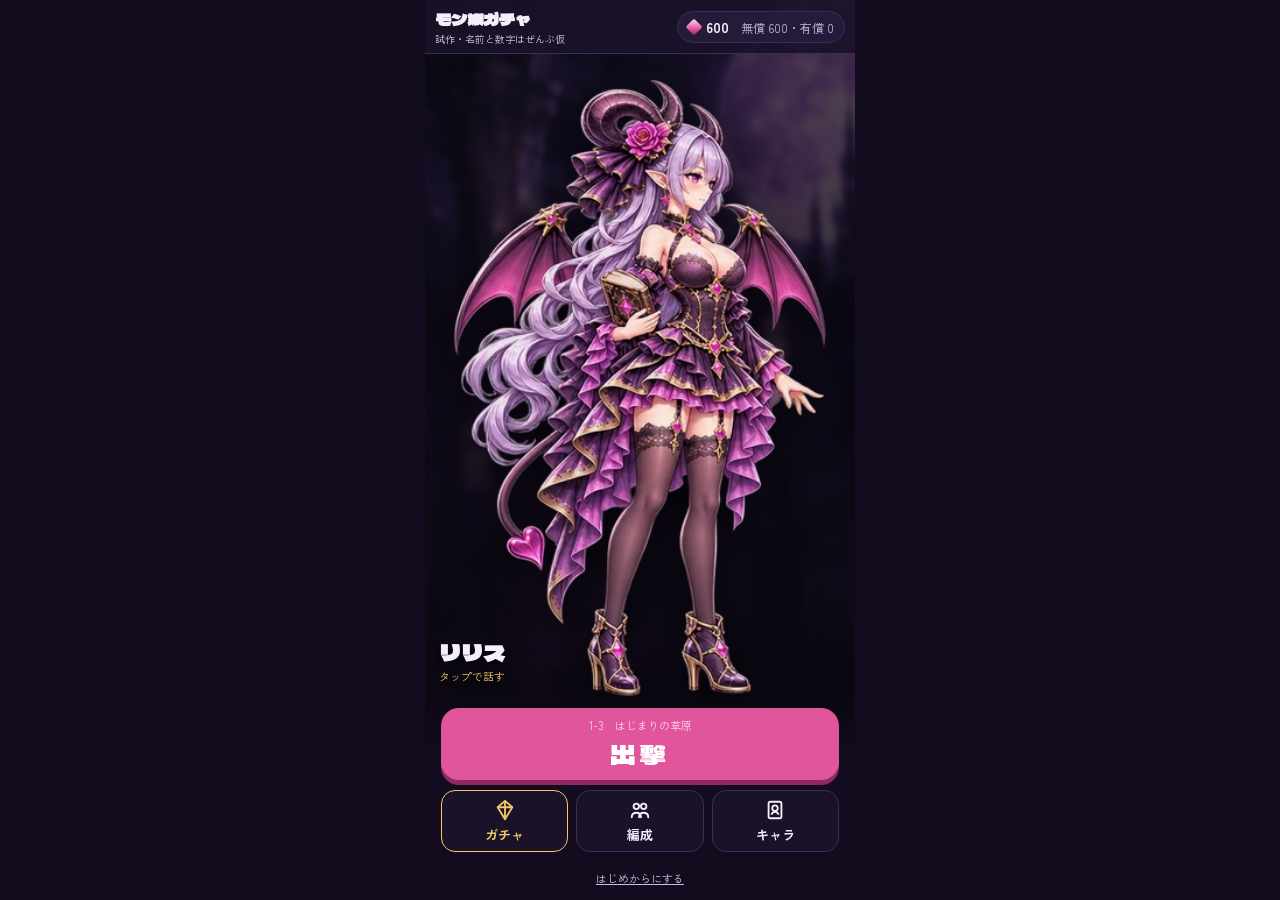
==== game.html @ 62e6d8d5 "動いて試せる試作（縦持ち）と、届いた絵の取りこみ - game.html：ホーム・自動バトル（3WAVE・必殺技カットイン）・ガチャ・編成・キャラ詳細 - リリスのガチャ1枚絵（card1）とカットイ" ====
<!doctype html>
<html lang="ja">
<head>
<meta charset="utf-8">
<meta name="viewport" content="width=device-width,initial-scale=1,viewport-fit=cover">
<style>:root{padding-top:env(safe-area-inset-top,0px);padding-bottom:env(safe-area-inset-bottom,0px)}</style>
</head>
<body>
<!-- 自動で作るファイル。直すのは game/body.html（tools/build_game.py） -->
<title>モン娘ガチャ 試作</title>
<link rel="preconnect" href="https://fonts.googleapis.com">
<link rel="stylesheet" href="https://fonts.googleapis.com/css2?family=Dela+Gothic+One&family=Zen+Kaku+Gothic+New:wght@500;700;900&display=swap">
<style>
/* 縦持ち1画面のゲーム。画面（ホーム・戦闘・ガチャ・編成・キャラ）を重ねて切りかえる。夜の月と紫の世界（暗い見た目だけ） */
:root{
  --bg:#120c1e; --panel:#1a1229; --panel2:#241a3a; --line:#3b2d58;
  --gold:#f0c86a; --pink:#e0559b; --pink2:#ffd1e6; --text:#f4effb; --sub:#c9bfdc;
  --ok:#6be39a; --bad:#ff6b6b; --r4:#b48cff; --r3:#8fa7c8; --ink:#2a1a05;
  --display:'Dela Gothic One','Hiragino Sans','Noto Sans JP',sans-serif;
  --body:'Zen Kaku Gothic New','Hiragino Sans','Noto Sans JP',sans-serif;
  color-scheme:dark; height:100%; box-sizing:border-box;
}
*,*::before,*::after{box-sizing:border-box}
[hidden]{display:none!important}
body{height:100%;margin:0;background:var(--bg);color:var(--text);font-family:var(--body);-webkit-tap-highlight-color:transparent;overscroll-behavior:none}
#app{position:relative;height:100%;max-width:430px;margin:0 auto;overflow:hidden;background:var(--bg);user-select:none;-webkit-user-select:none;touch-action:manipulation}
.scr{position:absolute;inset:0;display:flex;flex-direction:column}
button{font-family:inherit;color:inherit;cursor:pointer;border:0;background:none;padding:0}
button:focus-visible{outline:2px solid var(--gold);outline-offset:2px}
button:disabled{opacity:.45;cursor:default}
.bgimg{position:absolute;inset:-12px;background:url(assets/stage/battle_bg_moon.webp) center/cover;filter:blur(3px) brightness(.42)}
.bgimg::after{content:"";position:absolute;inset:0;background:linear-gradient(180deg,rgba(18,12,30,.2),rgba(18,12,30,.85) 78%)}
.bar{position:relative;z-index:2;flex:none;height:54px;padding:0 10px;display:flex;align-items:center;gap:8px;background:rgba(26,18,41,.92);border-bottom:1px solid var(--line)}
.bar .ttl{font-family:var(--display);font-size:18px;flex:1}
.back{width:44px;height:44px;border-radius:12px;display:grid;place-items:center}
.stone{display:inline-flex;align-items:center;gap:6px;height:32px;padding:0 10px;border-radius:999px;background:var(--panel2);border:1px solid var(--line);font-size:12px;color:var(--sub);font-variant-numeric:tabular-nums;white-space:nowrap}
.stone b{color:var(--text);font-size:14px}
.gem{width:12px;height:12px;transform:rotate(45deg);border-radius:2px;background:linear-gradient(135deg,#ffe3f2,#e0559b 60%,#8f2a5e);flex:none}
.tiny{font-size:11px;color:var(--sub);text-decoration:underline;padding:8px}
.toast{position:absolute;left:50%;bottom:120px;transform:translateX(-50%);z-index:50;max-width:86%;padding:10px 14px;border-radius:12px;background:rgba(11,7,19,.92);border:1px solid var(--line);font-size:13px;line-height:1.5;text-align:center}
.ovl{position:absolute;inset:0;z-index:20;display:flex;flex-direction:column;align-items:center;justify-content:center;gap:14px;padding:24px max(16px,env(safe-area-inset-left,0px)) 24px max(16px,env(safe-area-inset-right,0px));background:rgba(8,5,14,.82)}
.btn{height:50px;padding:0 22px;border-radius:14px;font-weight:700;font-size:15px}
.btn.main{background:var(--pink);color:#fff;box-shadow:0 4px 0 #8f2a5e}
.btn.sub{background:var(--panel2);border:1px solid var(--line)}
.btn.gold{background:var(--gold);color:var(--ink);box-shadow:0 4px 0 #9c7a2e}
.row{display:flex;gap:10px;flex-wrap:wrap;justify-content:center}

/* ===== ホーム ===== */
.who{display:flex;flex-direction:column;flex:1;min-width:0}
.who b{font-family:var(--display);font-size:16px}
.who small{font-size:10px;color:var(--sub)}
.stage{position:relative;flex:1;min-height:0}
#h-chara{position:absolute;left:50%;bottom:0;height:96%;max-width:none;transform-origin:50% 100%;transform:translateX(-50%);animation:breathe 3.2s ease-in-out infinite;cursor:pointer;filter:drop-shadow(0 10px 18px rgba(0,0,0,.55))}
@keyframes breathe{0%,100%{transform:translateX(-50%) scaleY(1)}50%{transform:translateX(-50%) scaleY(1.012)}}
.bubble{position:absolute;left:14px;right:14px;top:14px;z-index:3;padding:12px 14px;border-radius:14px;background:rgba(244,239,251,.95);color:#2a1c44;font-size:14px;font-weight:700;line-height:1.6}
.bubble::after{content:"";position:absolute;left:58%;bottom:-9px;border:9px solid transparent;border-bottom:0;border-top-color:rgba(244,239,251,.95)}
.h-name{position:absolute;left:14px;bottom:12px;z-index:2;display:flex;flex-direction:column;text-shadow:0 2px 6px #000}
.h-name b{font-family:var(--display);font-size:22px}
.h-name span{font-size:11px;color:var(--gold)}
.hnav{position:relative;z-index:2;flex:none;display:flex;flex-direction:column;gap:10px;align-items:stretch;padding:12px max(16px,env(safe-area-inset-left,0px)) 6px max(16px,env(safe-area-inset-right,0px));background:linear-gradient(180deg,rgba(18,12,30,0),var(--bg) 30%)}
.go{height:72px;border-radius:18px;background:var(--pink);box-shadow:0 5px 0 #8f2a5e;display:flex;flex-direction:column;align-items:center;justify-content:center;gap:2px;color:#fff}
.go-main{font-family:var(--display);font-size:26px;letter-spacing:4px}
.go-sub{font-size:11px;color:var(--pink2)}
.hrow{display:grid;grid-template-columns:repeat(3,minmax(0,1fr));gap:8px}
.hbtn{height:62px;border-radius:14px;background:var(--panel);border:1px solid var(--line);display:flex;flex-direction:column;align-items:center;justify-content:center;gap:4px;font-size:13px;font-weight:700}
.hbtn svg{width:22px;height:22px}
.hbtn.hot{border-color:var(--gold);color:var(--gold)}

/* ===== 戦闘 ===== */
.bt-info{display:flex;flex-direction:column;flex:1;min-width:0}
.bt-info small{font-size:11px;color:var(--sub)}
.bt-info b{font-family:var(--display);font-size:15px}
.tg{height:44px;min-width:52px;padding:0 10px;border-radius:10px;border:1px solid var(--line);background:var(--panel2);font-size:12px;font-weight:700;color:var(--sub)}
.tg[aria-pressed="true"]{border-color:var(--pink);background:#3a1a33;color:var(--pink2)}
.tg.spd[aria-pressed="true"]{border-color:var(--gold);background:#2b2040;color:var(--gold)}
.tg.sq{min-width:44px;display:grid;place-items:center}
.field{position:relative;flex:1;min-height:0;overflow:hidden}
.fbg{position:absolute;inset:-14px;background:url(assets/stage/battle_bg_moon.webp) center 30%/cover;filter:blur(2px) brightness(.62);transition:transform 1.1s ease-in-out}
.fbg::after{content:"";position:absolute;left:0;right:0;top:42%;bottom:0;background:linear-gradient(180deg,rgba(18,12,30,0),rgba(18,12,30,.5))}
#b-cv{position:absolute;inset:0;width:100%;height:100%}
.bossbar{position:absolute;left:12px;right:12px;top:10px;display:flex;align-items:center;gap:8px;font-size:11px;font-weight:700;color:var(--pink2)}
.bossbar i{flex:1;height:8px;border-radius:4px;background:rgba(0,0,0,.55);overflow:hidden;border:1px solid rgba(255,255,255,.15)}
.bossbar b{display:block;height:100%;background:linear-gradient(90deg,#ff6b9a,#ff3d6e);transition:width .15s}
.wbanner{position:absolute;left:0;right:0;top:38%;text-align:center;font-family:var(--display);font-size:34px;letter-spacing:3px;color:#fff;text-shadow:0 3px 0 #8f2a5e,0 0 18px rgba(224,85,155,.8);animation:wb 1.2s ease-out forwards;pointer-events:none}
@keyframes wb{0%{opacity:0;transform:scale(1.4)}15%{opacity:1;transform:scale(1)}80%{opacity:1}100%{opacity:0}}
.bfoot{flex:none;padding:10px 10px 8px;background:var(--panel);border-top:2px solid var(--line);display:flex;flex-direction:column;gap:6px}
.faces{display:grid;grid-template-columns:repeat(5,minmax(0,1fr));gap:6px}
.face{display:flex;flex-direction:column;align-items:center;gap:4px}
.fimg{position:relative;width:100%;max-width:64px;aspect-ratio:1;border-radius:14px;overflow:hidden;border:2px solid var(--line);background:var(--panel2);display:grid;place-items:center;font-size:10px;color:var(--sub)}
.fimg img{width:100%;height:100%;object-fit:cover;display:block}
.fimg .sil{position:absolute;inset:0;display:grid;place-items:center;font-size:11px;font-weight:700}
.fimg .tap{position:absolute;left:0;right:0;bottom:0;background:var(--gold);color:var(--ink);font-size:10px;font-weight:900;text-align:center;display:none}
.face.ready .fimg{border:3px solid var(--gold);box-shadow:0 0 12px rgba(240,200,106,.6);animation:pulse 1s ease-in-out infinite}
.face.ready .tap{display:block}
.face.dead .fimg{filter:grayscale(1) brightness(.5)}
@keyframes pulse{50%{box-shadow:0 0 20px rgba(240,200,106,.95)}}
.meter{width:100%;max-width:64px;height:5px;border-radius:3px;background:var(--line);overflow:hidden}
.meter i{display:block;height:100%;background:var(--ok)}
.meter.sp i{background:linear-gradient(90deg,#b07cff,var(--gold))}
.hint{margin:0;font-size:11px;color:var(--sub);text-align:center}
.endttl{font-family:var(--display);font-size:38px;letter-spacing:2px;text-shadow:0 3px 0 #8f2a5e,0 0 22px rgba(240,200,106,.6)}
.endsub{margin:0;font-size:13px;color:var(--sub);text-align:center;line-height:1.7}
.reward{display:flex;align-items:center;gap:8px;padding:10px 16px;border-radius:12px;background:var(--panel2);border:1px solid var(--line);font-weight:700}

/* カットイン：暗くなる → 斜めの帯 → 技名 */
#cutin{position:absolute;inset:0;z-index:30;overflow:hidden;pointer-events:none}
.ci-dim{position:absolute;inset:0;background:rgba(6,3,12,.78);animation:cidim 1.35s ease forwards}
@keyframes cidim{0%{opacity:0}12%{opacity:1}85%{opacity:1}100%{opacity:0}}
.ci-band{position:absolute;left:-60px;right:-60px;top:30%;height:270px;transform:skewY(-8deg);background:#1b0f2b;border-top:3px solid var(--gold);border-bottom:3px solid var(--gold);overflow:hidden;animation:ciband 1.35s cubic-bezier(.2,.8,.2,1) forwards}
@keyframes ciband{0%{transform:skewY(-8deg) translateX(-110%)}16%{transform:skewY(-8deg) translateX(0)}84%{transform:skewY(-8deg) translateX(0);opacity:1}100%{transform:skewY(-8deg) translateX(110%);opacity:.6}}
.ci-band::before{content:"";position:absolute;inset:0;background:repeating-linear-gradient(0deg,transparent 0 38px,rgba(240,200,106,.18) 38px 40px,transparent 40px 90px,rgba(255,255,255,.12) 90px 91px);animation:cilines .5s linear infinite}
@keyframes cilines{to{transform:translateX(-120px)}}
.ci-img{position:absolute;left:-64px;top:-14px;height:330px;width:auto;max-width:none;transform:skewY(8deg);animation:ciimg 1.35s ease-out forwards}
@keyframes ciimg{0%{translate:-30px 0}100%{translate:16px 0}}
.ci-sil{position:absolute;left:40px;top:10px;width:220px;height:260px;transform:skewY(8deg);border-radius:46% 46% 10% 10%;opacity:.85}
.ci-text{position:absolute;left:54%;top:44%;width:44%;display:flex;flex-direction:column;gap:2px;padding:8px 10px;border-radius:10px;background:rgba(11,7,19,.72);transform:rotate(-8deg);animation:citext 1.35s ease-out forwards}
@keyframes citext{0%,18%{opacity:0;transform:rotate(-8deg) scale(1.6)}30%{opacity:1;transform:rotate(-8deg) scale(1)}85%{opacity:1}100%{opacity:0}}
.ci-sp{font-size:12px;font-weight:700;color:#ff9cc9;letter-spacing:3px}
.ci-name{font-family:var(--display);font-size:28px;line-height:1.15;color:#fff;text-shadow:0 3px 0 #8f2a5e,0 0 12px rgba(240,200,106,.8)}
.ci-who{font-size:12px;color:var(--gold);font-weight:700}

/* ===== ガチャ ===== */
.gbody{position:relative;z-index:1;flex:1;min-height:0;overflow-y:auto;padding:12px max(16px,env(safe-area-inset-left,0px)) 12px max(16px,env(safe-area-inset-right,0px));display:flex;flex-direction:column;gap:12px}
.bn{position:relative;height:250px;flex:none;border-radius:18px;overflow:hidden;border:2px solid var(--gold);background:radial-gradient(120% 90% at 70% 30%,#5a2a6e,#1a1229 70%)}
.bn img{position:absolute;right:-30px;bottom:-85px;height:360px;max-width:none}
.bn-txt{position:absolute;left:14px;top:14px;display:flex;flex-direction:column;gap:2px;text-shadow:0 2px 6px #000}
.eyebrow{font-size:11px;font-weight:700;letter-spacing:2px;color:var(--gold)}
.bn-txt b{font-family:var(--display);font-size:30px}
.bn-txt span{font-size:12px}
.bn-up{position:absolute;left:14px;bottom:14px;padding:4px 10px;border-radius:999px;background:var(--pink);font-size:12px;font-weight:700}
.rates{border-radius:14px;background:var(--panel);border:1px solid var(--line);padding:12px;display:flex;flex-direction:column;gap:6px}
.rates h3{margin:0;font-size:13px}
.rt{display:grid;grid-template-columns:48px 60px minmax(0,1fr);gap:6px;font-size:12px;align-items:baseline;font-variant-numeric:tabular-nums}
.rt .s5{color:var(--gold);font-weight:700}.rt .s4{color:var(--r4);font-weight:700}.rt .s3{color:var(--r3);font-weight:700}
.rt span:last-child{color:var(--sub)}
.rates p{margin:0;font-size:11px;color:var(--sub);line-height:1.6}
.pity{display:flex;align-items:center;gap:10px;padding:10px 12px;border-radius:14px;background:var(--panel);border:1px solid var(--line);font-size:12px;line-height:1.5}
.pity div{flex:1;min-width:0}
.pity b{font-size:15px;color:var(--gold);font-variant-numeric:tabular-nums}
.pity .btn{height:40px;padding:0 14px;font-size:13px}
.gfoot{position:relative;z-index:1;flex:none;display:grid;grid-template-columns:1fr 1.25fr;gap:10px;padding:10px max(16px,env(safe-area-inset-left,0px)) 4px max(16px,env(safe-area-inset-right,0px));background:var(--bg);border-top:1px solid var(--line)}
.gfoot .tiny{grid-column:1/-1;justify-self:center;padding:4px}
.pull{height:64px;border-radius:16px;display:flex;flex-direction:column;align-items:center;justify-content:center;gap:2px;font-weight:900;font-size:16px;background:var(--panel2);border:1px solid var(--gold);color:var(--gold)}
.pull.big{background:var(--pink);border:0;color:#fff;box-shadow:0 4px 0 #8f2a5e}
.pull small{font-size:11px;font-weight:700;opacity:.9}
.circle{width:230px;height:230px;border-radius:50%;border:3px solid var(--c,#9fd0ff);box-shadow:0 0 40px var(--c,#9fd0ff),inset 0 0 40px var(--c,#9fd0ff);background:conic-gradient(from 0deg,transparent,rgba(255,255,255,.18),transparent 30%,rgba(255,255,255,.12),transparent 60%);animation:spin 1.6s linear infinite,grow 1.1s ease-out}
.circle::after{content:"";display:block;margin:38px;height:150px;border-radius:50%;border:2px dashed var(--c,#9fd0ff);animation:spin 3s linear infinite reverse}
@keyframes spin{to{transform:rotate(360deg)}}
@keyframes grow{from{transform:scale(.2);opacity:0}}
.pulltxt{font-size:13px;color:var(--sub);animation:blink 1.2s ease-in-out infinite}
@keyframes blink{50%{opacity:.4}}
.grid10{display:grid;grid-template-columns:repeat(5,minmax(0,1fr));gap:8px;width:100%;max-width:380px}
.tile{position:relative;aspect-ratio:3/4;border-radius:12px;overflow:hidden;border:2px solid var(--r3);background:var(--panel2);animation:pop .4s ease-out backwards}
.tile.r4{border-color:var(--r4)}.tile.r5{border-color:var(--gold);box-shadow:0 0 14px rgba(240,200,106,.7)}
.tile img{width:100%;height:100%;object-fit:cover;object-position:50% 12%}
.tile .sil{position:absolute;inset:0;display:grid;place-items:center;font-size:11px;font-weight:700;padding:4px;text-align:center}
.tile .tag{position:absolute;left:0;right:0;bottom:0;font-size:9px;font-weight:900;text-align:center;background:rgba(11,7,19,.8);padding:1px 0}
.tile .tag.new{background:var(--pink);color:#fff}
.tile .st{position:absolute;left:3px;top:2px;font-size:9px;color:var(--gold);text-shadow:0 1px 2px #000}
@keyframes pop{from{transform:scale(.4);opacity:0}}
.card{position:absolute;inset:0;z-index:25;display:flex;flex-direction:column;background:var(--bg)}
.card .glow{position:absolute;inset:0;background:radial-gradient(90% 60% at 50% 45%,var(--c,#5a2a6e),#120c1e 72%)}
.card .cimg{position:absolute;left:50%;bottom:110px;height:min(76%,640px);max-width:none;transform:translateX(-50%);animation:cardin .6s ease-out}
.card .cimg.full{bottom:auto;top:50%;width:112%;height:auto;transform:translate(-50%,-50%);animation:cardin2 .6s ease-out}
@keyframes cardin2{from{opacity:0;transform:translate(-50%,-46%) scale(.94)}}
.card .csil{position:absolute;left:50%;bottom:130px;width:200px;height:440px;transform:translateX(-50%);border-radius:48% 48% 18% 18%;opacity:.8;display:grid;place-items:center;font-size:13px;color:#fff;font-weight:700}
@keyframes cardin{from{opacity:0;transform:translateX(-50%) translateY(30px) scale(.94)}}
.ctop{position:relative;z-index:1;padding:16px max(16px,env(safe-area-inset-left,0px)) 0 max(16px,env(safe-area-inset-right,0px));display:flex;flex-direction:column;gap:2px;text-shadow:0 2px 8px #000}
.ctop .cst{font-size:16px;color:var(--gold);letter-spacing:2px}
.ctop b{font-family:var(--display);font-size:34px}
.ctop span{font-size:12px}
.ctag{align-self:flex-start;margin-top:6px;padding:4px 10px;border-radius:999px;font-size:12px;font-weight:900;background:var(--pink);color:#fff}
.ctag.lb{background:var(--panel2);border:1px solid var(--gold);color:var(--gold)}
.cbot{position:absolute;left:0;right:0;bottom:0;z-index:1;padding:16px max(16px,env(safe-area-inset-left,0px)) 18px max(16px,env(safe-area-inset-right,0px));display:flex;gap:10px;justify-content:center;background:linear-gradient(180deg,rgba(18,12,30,0),var(--bg) 40%)}

/* ===== 編成・キャラ ===== */
.lst{position:relative;z-index:1;flex:1;min-height:0;overflow-y:auto;padding:12px max(16px,env(safe-area-inset-left,0px)) 16px max(16px,env(safe-area-inset-right,0px));display:flex;flex-direction:column;gap:12px}
.panel{border-radius:16px;background:var(--panel);border:1px solid var(--line);padding:12px;display:flex;flex-direction:column;gap:10px}
.panel h3{margin:0;font-size:12px;color:var(--sub);display:flex;justify-content:space-between}
.slots{display:grid;grid-template-columns:repeat(3,minmax(0,1fr));gap:10px}
.slot{display:flex;flex-direction:column;align-items:center;gap:4px;font-size:12px;font-weight:700}
.slot .fimg{max-width:88px;border-radius:14px}
.slot.sel .fimg{border:3px solid var(--pink);box-shadow:0 0 12px rgba(224,85,155,.7)}
.slot small{font-size:10px;color:var(--sub);font-weight:500}
.owned{display:grid;grid-template-columns:repeat(5,minmax(0,1fr));gap:8px}
.own{display:flex;flex-direction:column;align-items:center;gap:3px;font-size:10px}
.own .fimg{max-width:64px}
.own .lb{color:var(--pink);letter-spacing:1px}
.own.inp .fimg{outline:2px solid var(--gold);outline-offset:1px}
.r5b{border-color:var(--gold)!important}.r4b{border-color:var(--r4)!important}
.note{margin:0;font-size:11px;color:var(--sub);line-height:1.6}
.teamgo{flex:none;margin:0 max(16px,env(safe-area-inset-left,0px)) 10px max(16px,env(safe-area-inset-right,0px));height:56px;border-radius:16px;background:var(--pink);box-shadow:0 4px 0 #8f2a5e;font-family:var(--display);font-size:19px;letter-spacing:2px;color:#fff}
.cd-top{position:relative;height:380px;flex:none;border-radius:16px;overflow:hidden;background:radial-gradient(100% 80% at 60% 40%,#3a2257,#160f24 75%)}
.cd-top img{position:absolute;right:0;top:20px;height:420px;max-width:none}
.cd-top .csil{position:absolute;right:40px;top:40px;width:160px;height:340px;border-radius:48% 48% 18% 18%;opacity:.8;display:grid;place-items:center;font-size:12px;font-weight:700}
.cd-name{position:absolute;left:12px;top:12px;width:48%;display:flex;flex-direction:column;gap:3px;text-shadow:0 2px 6px #000}
.cd-name b{font-family:var(--display);font-size:28px}
.cd-name .cst{color:var(--gold);font-size:13px;letter-spacing:1px}
.cd-name span{font-size:12px}
.stats{display:grid;grid-template-columns:repeat(2,minmax(0,1fr));gap:6px 14px;font-size:13px;font-variant-numeric:tabular-nums}
.stats div{display:flex;justify-content:space-between}
.stats span{color:var(--sub)}
.skill{border-radius:12px;background:var(--panel2);border:1px solid var(--line);padding:10px;display:flex;flex-direction:column;gap:3px}
.skill.spk{border-color:var(--pink);background:#2e1a3a}
.skill small{font-size:11px;color:var(--sub)}
.skill b{font-size:14px}
.skill span{font-size:12px;color:var(--sub);line-height:1.5}
@media (prefers-reduced-motion: reduce){#h-chara,.face.ready .fimg,.circle,.circle::after,.ci-band::before{animation:none}}
</style>

<div id="app">
  <!-- ホーム -->
  <section id="home" class="scr">
    <div class="bgimg"></div>
    <header class="bar">
      <div class="who"><b>モン娘ガチャ</b><small>試作・名前と数字はぜんぶ仮</small></div>
      <span class="stone"><i class="gem"></i><span id="h-stone"></span></span>
    </header>
    <div class="stage">
      <img id="h-chara" alt="">
      <div class="bubble" id="h-bubble" hidden></div>
      <div class="h-name"><b id="h-name"></b><span>タップで話す</span></div>
    </div>
    <nav class="hnav">
      <button class="go" id="h-go" type="button"><span class="go-sub">1-3　はじまりの草原</span><span class="go-main">出撃</span></button>
      <div class="hrow">
        <button class="hbtn hot" type="button" data-to="gacha"><svg viewBox="0 0 24 24" fill="none" stroke="currentColor" stroke-width="2" stroke-linejoin="round" aria-hidden="true"><path d="M12 2 20 9l-8 13L4 9z"/><path d="M4 9h16M12 2v20"/></svg>ガチャ</button>
        <button class="hbtn" type="button" data-to="team"><svg viewBox="0 0 24 24" fill="none" stroke="currentColor" stroke-width="2" stroke-linecap="round" aria-hidden="true"><circle cx="8" cy="8" r="3"/><circle cx="16" cy="8" r="3"/><path d="M3 20c0-3 2-5 5-5s5 2 5 5M11 20c0-3 2-5 5-5s5 2 5 5"/></svg>編成</button>
        <button class="hbtn" type="button" data-to="chara"><svg viewBox="0 0 24 24" fill="none" stroke="currentColor" stroke-width="2" stroke-linejoin="round" aria-hidden="true"><rect x="5" y="3" width="14" height="18" rx="2"/><circle cx="12" cy="10" r="3"/><path d="M8 17c1-2 2.4-3 4-3s3 1 4 3"/></svg>キャラ</button>
      </div>
      <button class="tiny" id="h-reset" type="button">はじめからにする</button>
    </nav>
  </section>

  <!-- 戦闘 -->
  <section id="battle" class="scr" hidden>
    <header class="bar">
      <div class="bt-info"><small>1-3　はじまりの草原</small><b id="b-wave">WAVE 1/3</b></div>
      <button class="tg" id="b-auto" type="button" aria-pressed="false">AUTO</button>
      <button class="tg spd" id="b-speed" type="button" aria-pressed="false">×1</button>
      <button class="tg sq" id="b-pause" type="button" aria-label="一時停止"><svg width="18" height="18" viewBox="0 0 24 24" fill="currentColor" aria-hidden="true"><rect x="6" y="5" width="4" height="14" rx="1"/><rect x="14" y="5" width="4" height="14" rx="1"/></svg></button>
    </header>
    <div class="field" id="b-field">
      <div class="fbg" id="b-bg"></div>
      <canvas id="b-cv"></canvas>
      <div class="bossbar" id="b-boss" hidden><span>ボス</span><i><b id="b-bosshp"></b></i></div>
      <div id="b-banner"></div>
    </div>
    <footer class="bfoot">
      <div class="faces" id="b-faces"></div>
      <p class="hint">こうげきは自動。金のふちの子は、顔をタップで必殺技</p>
    </footer>
    <div class="ovl" id="b-pausemenu" hidden>
      <div class="endttl" style="font-size:28px">一時停止</div>
      <div class="row"><button class="btn main" id="b-resume" type="button">つづける</button><button class="btn sub" id="b-quit" type="button">ホームへ</button></div>
    </div>
    <div class="ovl" id="b-end" hidden>
      <div class="endttl" id="b-endttl"></div>
      <p class="endsub" id="b-endsub"></p>
      <div class="reward" id="b-reward"><i class="gem"></i><span id="b-rewardtxt"></span></div>
      <div class="row"><button class="btn main" id="b-again" type="button">もう一度</button><button class="btn sub" id="b-home" type="button">ホームへ</button></div>
    </div>
    <div id="cutin" hidden>
      <div class="ci-dim"></div>
      <div class="ci-band" id="ci-band"></div>
      <div class="ci-text"><span class="ci-sp">SPECIAL</span><span class="ci-name" id="ci-name"></span><span class="ci-who" id="ci-who"></span></div>
    </div>
  </section>

  <!-- ガチャ -->
  <section id="gacha" class="scr" hidden>
    <div class="bgimg"></div>
    <header class="bar">
      <button class="back" type="button" data-to="home" aria-label="ホームへもどる"><svg width="22" height="22" viewBox="0 0 24 24" fill="none" stroke="currentColor" stroke-width="2.2" stroke-linecap="round" stroke-linejoin="round" aria-hidden="true"><path d="m15 5-7 7 7 7"/></svg></button>
      <b class="ttl">ガチャ</b>
      <span class="stone"><i class="gem"></i><span id="g-stone"></span></span>
    </header>
    <div class="gbody">
      <div class="bn">
        <img src="assets/characters/lilith/web/lilith_card.webp" alt="リリス">
        <div class="bn-txt"><span class="eyebrow">ピックアップ</span><b>リリス</b><span>★★★★★　サキュバス</span></div>
        <span class="bn-up">★5 のうち半分がリリス</span>
      </div>
      <div class="rates">
        <h3>出る確率（1回ごと）</h3>
        <div class="rt"><span class="s5">★5</span><span>3.0%</span><span>リリス 1.5% ・ ヴァルカ 1.5%</span></div>
        <div class="rt"><span class="s4">★4</span><span>12.0%</span><span>ミュウ 6.0% ・ フェン 6.0%</span></div>
        <div class="rt"><span class="s3">★3</span><span>85.0%</span><span>コハク・ルル・モカ・ネム 各 21.25%</span></div>
        <p>10回引くと、10回目は★4以上が出る（★5 20%・★4 80%）。同じ子がまた出ると「限界突破」で強くなる（5回まで）。試作なのでキャラは8人だけ。</p>
      </div>
      <div class="pity"><div>交換ポイント <b id="g-pity">0</b> / 100<br>1回引くと1ポイント。100 でリリスと交換できる</div><button class="btn gold" id="g-exch" type="button" disabled>交換</button></div>
    </div>
    <div class="gfoot">
      <button class="pull" id="g-1" type="button">1回 引く<small>石 30</small></button>
      <button class="pull big" id="g-10" type="button">10回 引く<small>石 300</small></button>
      <button class="tiny" id="g-free" type="button">試作用：無償の石を 300 もらう</button>
    </div>
    <div class="ovl" id="g-anim" hidden><div class="circle" id="g-circle"></div><p class="pulltxt">タップでひらく</p></div>
    <div class="ovl" id="g-grid" hidden><div class="endttl" style="font-size:24px">10回の結果</div><div class="grid10" id="g-tiles"></div><p class="endsub">カードをタップで大きく見る</p><div class="row"><button class="btn main" id="g-again10" type="button">もう10回</button><button class="btn sub" id="g-close10" type="button">とじる</button></div></div>
    <div class="card" id="g-card" hidden>
      <div class="glow" id="gc-glow"></div>
      <img class="cimg" id="gc-img" alt="">
      <div class="csil" id="gc-sil" hidden>絵はまだ</div>
      <div class="ctop"><span class="cst" id="gc-st"></span><b id="gc-name"></b><span id="gc-kind"></span><span class="ctag" id="gc-tag"></span></div>
      <div class="cbot" id="gc-bot"></div>
    </div>
  </section>

  <!-- 編成 -->
  <section id="team" class="scr" hidden>
    <header class="bar">
      <button class="back" type="button" data-to="home" aria-label="ホームへもどる"><svg width="22" height="22" viewBox="0 0 24 24" fill="none" stroke="currentColor" stroke-width="2.2" stroke-linecap="round" stroke-linejoin="round" aria-hidden="true"><path d="m15 5-7 7 7 7"/></svg></button>
      <b class="ttl">編成</b>
      <span class="stone">総合力 <b id="t-power"></b></span>
    </header>
    <div class="lst">
      <div class="panel"><h3><span>後衛（うしろの列）</span><span>敵 →</span></h3><div class="slots" id="t-back"></div>
        <h3><span>前衛（前の列・先にねらわれる）</span></h3><div class="slots" id="t-front"></div></div>
      <p class="note" id="t-help">枠をタップしてから、下の子をタップすると入れかわるよ</p>
      <div class="panel"><h3><span>持っている子</span><span id="t-count"></span></h3><div class="owned" id="t-owned"></div></div>
    </div>
    <button class="teamgo" id="t-go" type="button">このパーティで出撃</button>
  </section>

  <!-- キャラ -->
  <section id="chara" class="scr" hidden>
    <header class="bar">
      <button class="back" type="button" data-to="home" aria-label="ホームへもどる"><svg width="22" height="22" viewBox="0 0 24 24" fill="none" stroke="currentColor" stroke-width="2.2" stroke-linecap="round" stroke-linejoin="round" aria-hidden="true"><path d="m15 5-7 7 7 7"/></svg></button>
      <b class="ttl">キャラ</b>
    </header>
    <div class="lst">
      <div class="cd-top" id="c-top"></div>
      <div class="panel" id="c-info"></div>
      <div class="panel"><h3><span>持っている子</span></h3><div class="owned" id="c-owned"></div></div>
    </div>
  </section>

  <div class="toast" id="toast" hidden></div>
</div>

<script>
'use strict';
const $=s=>document.querySelector(s);
const clamp=(v,a,b)=>Math.max(a,Math.min(b,v)),lerp=(a,b,t)=>a+(b-a)*t,rnd=(a,b)=>a+Math.random()*(b-a);
const easeOut=t=>1-(1-clamp(t,0,1))**3;
const REDUCED=matchMedia('(prefers-reduced-motion: reduce)').matches;
const fmt=n=>Math.round(n).toLocaleString('ja-JP');

// ===== キャラ（名前・数字はぜんぶ仮。art があるのはリリスとミュウだけ）=====
const ROSTER={
  lilith:{name:'リリス',kind:'サキュバス',rar:5,role:'後衛・魔法',el:'闇',color:'#e0559b',art:'lilith',card:'assets/characters/lilith/web/lilith_card.webp',cutin:'assets/characters/lilith/web/lilith_cutin.webp',ciLeft:-120,hp:4200,atk:640,iv:1.7,
    atkName:'魔弾',atkText:'手のひらから魔力の弾を1体に撃つ',sp:'魅惑の月蝕',spBr:'魅惑の<br>月蝕',spText:'本を掲げて月蝕の魔法。敵みんなに大きな一撃',
    lines:['ふふ、来てくれたのね。待っていたわ','月がきれいな夜は、魔力が満ちるの','金のふちになったら、わたしの顔をタップしてね','ガチャ…わたしが出たら、うれしい？']},
  myu:{name:'ミュウ',kind:'スライム',rar:4,role:'後衛・魔法',el:'水',color:'#8fb8ff',art:'myu',cutin:'game/img/cutin_myu.webp',ciLeft:-64,hp:4600,atk:520,iv:1.5,
    atkName:'ゲル弾',atkText:'ぷるぷるの弾を1体に投げる',sp:'とろける大波',spBr:'とろける<br>大波',spText:'ゲルの大波で敵みんなに一撃。しばらく敵をおそくする',
    lines:['ぷるぷる…おかえりなさい！','ミュウね、きょうも元気だよ〜','ゲル弾、ちょっと冷たいかも？','みんなで出撃しよ！']},
  kohaku:{name:'コハク',kind:'ハーピー',rar:3,role:'後衛・弓',el:'風',color:'#8fd18a',art:null,hp:3600,atk:480,iv:1.3,
    atkName:'羽の矢',atkText:'すばやく矢を1体に放つ',sp:'疾風の矢',spBr:'疾風の矢',spText:'風の矢の雨。敵みんなに一撃'},
  valka:{name:'ヴァルカ',kind:'ドラゴン',rar:5,role:'前衛・剣',el:'火',color:'#ff8a5c',art:null,hp:6200,atk:700,iv:1.6,
    atkName:'炎の剣',atkText:'前に出て1体を斬る',sp:'紅蓮の一閃',spBr:'紅蓮の<br>一閃',spText:'炎の剣で敵みんなを斬る'},
  fen:{name:'フェン',kind:'ウルフ',rar:4,role:'前衛・盾',el:'光',color:'#a9c8ff',art:null,hp:7000,atk:430,iv:1.4,
    atkName:'盾の一撃',atkText:'盾でなぐる',sp:'月吠えの守り',spBr:'月吠えの<br>守り',spText:'敵みんなに一撃。味方みんなの HP を少し回復'},
  luru:{name:'ルル',kind:'ラミア',rar:3,role:'後衛・魔法',el:'土',color:'#d9b86a',art:null,hp:3800,atk:470,iv:1.5,
    atkName:'石つぶて',atkText:'石の弾を1体に撃つ',sp:'砂の大蛇',spBr:'砂の大蛇',spText:'砂の渦で敵みんなに一撃'},
  moka:{name:'モカ',kind:'ミノタウロス',rar:3,role:'前衛・斧',el:'土',color:'#c98f6a',art:null,hp:6400,atk:520,iv:1.7,
    atkName:'斧の一撃',atkText:'前に出て1体をたたく',sp:'大地割り',spBr:'大地割り',spText:'斧で地面を割って敵みんなに一撃'},
  nemu:{name:'ネム',kind:'ドリアード',rar:3,role:'後衛・回復',el:'草',color:'#7fd6a8',art:null,hp:3400,atk:380,iv:1.6,
    atkName:'花の弾',atkText:'花びらの弾を1体に撃つ',sp:'森のゆりかご',spBr:'森の<br>ゆりかご',spText:'敵みんなに一撃。味方みんなの HP を少し回復'},
};
const ORDER=['lilith','valka','myu','fen','kohaku','luru','moka','nemu'];
// ポーズ：[幅, 高さ, rootX, rootY, palmX, palmY]（もとの PNG の座標。web の絵は 0.75 倍で同じ形）
const POSE={
  lilith:{ks:.9711,P01:[425,705,254,704],P02:[467,703,303,702],P03:[481,705,301,703],P04:[403,705,247,703,383,180],P05:[558,706,267,704,533,160],P10:[622,672,348,670],P11:[500,558,332,556],P14:[487,706,261,704],SP01:[605,715,332,713,220,40]},
  myu:{ks:1,P01:[397,697,227,696],P02:[443,683,246,682],P03:[435,688,237,687],P04:[500,657,225,655,432,160],P05:[561,692,316,691,486,112],P10:[457,679,225,678],P11:[434,474,150,472],P14:[393,703,248,702],SP01:[562,692,287,691,505,148]},
};

// ===== 絵の読みこみ =====
const IMG={};
function load(key,src){const im=new Image();im.decoding='async';im.src=src;IMG[key]=im}
for(const c of Object.keys(POSE))for(const p of Object.keys(POSE[c]))if(p!=='ks')load(c+'_'+p,`assets/characters/${c}/web/${c}_${p}.webp`);
const LF='assets/characters/lilith/fx/',MF='assets/characters/myu/fx/';
[['heart',LF+'heart_glow_1.webp'],['burst',LF+'heart_burst_1.webp'],['bits',LF+'heart_bits_1.webp'],['impact',LF+'lilith_impact.webp'],['sigil',LF+'lilith_sigil.webp'],['bfly',LF+'lilith_butterfly_1.webp'],
 ['gel',MF+'gel_ball_1.webp'],['splat',MF+'gel_splat_1.webp'],['puddle',MF+'gel_puddle_1.webp'],
 ['slime','assets/enemies/web/slime_v1.webp'],['imp','assets/enemies/web/imp_v1.webp'],['ghost','assets/enemies/web/ghost_v1.webp'],['golem','assets/enemies/web/golem_v1.webp']].forEach(([k,s])=>load(k,s));
const ok=im=>im&&im.complete&&im.naturalWidth>0;
const icon=id=>ROSTER[id].art?`game/img/icon_${id}.webp`:null;
const cardSrc=R=>R.card||`assets/characters/${R.art}/web/${R.art}_P14.webp`;

// ===== セーブ（この端末だけ）=====
const KEY='monmusu-proto-v1';
const fresh=()=>({free:600,paid:0,owned:{lilith:0,myu:0,kohaku:0,fen:0},party:['lilith','myu','kohaku','fen',null],pity:0,clears:0});
let S=fresh();
try{const t=JSON.parse(localStorage.getItem(KEY));if(t&&t.owned)S=Object.assign(fresh(),t)}catch(e){}
function save(){try{localStorage.setItem(KEY,JSON.stringify(S))}catch(e){}}
const stones=()=>S.free+S.paid;
function stoneText(){return `<b>${fmt(stones())}</b>　無償 ${fmt(S.free)}・有償 ${fmt(S.paid)}`}

// ===== 画面の切りかえ =====
const SCR=['home','battle','gacha','team','chara'];
function go(name){
  if(name!=='battle')stopBattle();
  for(const s of SCR)$('#'+s).hidden=s!==name;
  ({home:renderHome,gacha:renderGacha,team:renderTeam,chara:renderChara,battle:startBattle})[name]();
}
document.addEventListener('click',e=>{const b=e.target.closest('[data-to]');if(b)go(b.dataset.to)});
let toastT=0;
function toast(msg){const t=$('#toast');t.textContent=msg;t.hidden=false;clearTimeout(toastT);toastT=setTimeout(()=>t.hidden=true,2200)}
function faceHTML(id,extra=''){
  if(!id)return `<div class="fimg ${extra}">あき</div>`;
  const R=ROSTER[id],src=icon(id);
  return `<div class="fimg ${extra} ${R.rar===5?'r5b':R.rar===4?'r4b':''}">${src?`<img src="${src}" alt="">`:`<span class="sil" style="background:linear-gradient(160deg,${R.color}55,#241a3a 70%);color:${R.color}">${R.name}</span>`}</div>`;
}
const stars=n=>'★'.repeat(n);

// ===== ホーム =====
function leader(){return S.party.find(id=>id&&ROSTER[id].art)||'lilith'}
let bubbleT=0;
function renderHome(){
  const id=leader(),R=ROSTER[id];
  $('#h-chara').src=`assets/characters/${R.art}/web/${R.art}_P01.webp`;$('#h-chara').alt=R.name;
  $('#h-name').textContent=R.name;$('#h-stone').innerHTML=stoneText();$('#h-bubble').hidden=true;
}
$('#h-chara').addEventListener('click',()=>{const R=ROSTER[leader()],b=$('#h-bubble');b.textContent=R.lines[Math.floor(Math.random()*R.lines.length)];b.hidden=false;clearTimeout(bubbleT);bubbleT=setTimeout(()=>b.hidden=true,3200)});
$('#h-go').addEventListener('click',()=>go('battle'));
let resetArm=0;
$('#h-reset').addEventListener('click',e=>{if(Date.now()-resetArm<3000){S=fresh();save();renderHome();e.target.textContent='はじめからにする';toast('はじめからにしたよ');resetArm=0}else{resetArm=Date.now();e.target.textContent='もう一度タップで、はじめからにする'}});

// ===== 戦闘 =====
const SLOT=[[.2,.58],[.245,.74],[.29,.9],[.56,.66],[.52,.82]];// 後衛3（左の列）・前衛2（右の列）。足の位置（画面の割合）
const EPOS=[[.82,.63],[.88,.81],[.76,.48]],BOSSPOS=[.79,.8];
const WAVES=[[{k:'slime',hp:3000},{k:'slime',hp:3000}],[{k:'imp',hp:3500},{k:'slime',hp:3500},{k:'ghost',hp:3500}],[{k:'golem',hp:30000,boss:true},{k:'imp',hp:3500}]];
const EW={slime:112,imp:112,ghost:98,golem:236};// 画面での幅（px）
const BASE=.24;// キャラの縦 約170px
const cv=$('#b-cv'),ctx=cv.getContext('2d');
let FW=390,FH=600,B=null,raf=0,last=0;
function sizeField(){const f=$('#b-field'),d=Math.min(2,devicePixelRatio||1);FW=f.clientWidth;FH=f.clientHeight;cv.width=FW*d;cv.height=FH*d;ctx.setTransform(d,0,0,d,0,0)}
addEventListener('resize',()=>{if(B)sizeField()});
function mkAlly(id,slot){const R=ROSTER[id],lb=S.owned[id]||0,m=1+lb*.05;return {id,slot,R,maxHp:Math.round(R.hp*m),hp:Math.round(R.hp*m),atk:R.atk*m,iv:R.iv,cd:rnd(.2,1.2),sp:0,act:null,actT:0,hurt:0,dead:false,pose:'P01',offX:0,ph:Math.random()*6,fired:false}}
function startBattle(){
  sizeField();
  B={t:0,speed:B?B.speed:1,auto:B?B.auto:false,wave:-1,allies:[],enemies:[],fx:[],nums:[],shots:[],shake:0,darken:0,darkT:0,flash:0,state:'walk',stT:0,cut:false,paused:false,over:false,start:performance.now()};
  S.party.forEach((id,i)=>{if(id)B.allies.push(mkAlly(id,i))});
  $('#b-auto').setAttribute('aria-pressed',B.auto);$('#b-speed').setAttribute('aria-pressed',B.speed>1);$('#b-speed').textContent='×'+B.speed;
  $('#b-bg').style.transform='';$('#b-end').hidden=true;$('#b-pausemenu').hidden=true;$('#cutin').hidden=true;$('#b-boss').hidden=true;
  buildFaces();nextWave();
  cancelAnimationFrame(raf);last=performance.now();raf=requestAnimationFrame(loop);
}
function stopBattle(){cancelAnimationFrame(raf);raf=0;if(B){B.over=true;B.stopped=true}}
function buildFaces(){
  const box=$('#b-faces');box.innerHTML='';
  for(let i=0;i<5;i++){
    const a=B.allies.find(x=>x.slot===i),el=document.createElement('button');el.type='button';el.className='face';
    el.innerHTML=a?faceHTML(a.id).replace('</div>','<span class="tap">TAP</span></div>')+'<span class="meter"><i></i></span><span class="meter sp"><i></i></span>':faceHTML(null)+'<span class="meter"></span><span class="meter sp"></span>';
    if(a){a.el=el;a.hpEl=el.querySelector('.meter i');a.spEl=el.querySelector('.meter.sp i');el.setAttribute('aria-label',a.R.name+' の必殺技');el.addEventListener('click',()=>trySpecial(a))}else el.disabled=true;
    box.appendChild(el);
  }
}
function banner(txt){const b=document.createElement('div');b.className='wbanner';b.textContent=txt;$('#b-banner').appendChild(b);setTimeout(()=>b.remove(),1300)}
function nextWave(){
  B.wave++;$('#b-wave').textContent=`WAVE ${B.wave+1}/${WAVES.length}`;
  B.enemies=WAVES[B.wave].map((d,i)=>{const boss=!!d.boss,p=boss?BOSSPOS:EPOS[i];return {boss,k:d.k,fx:p[0],fy:p[1],hp:d.hp,maxHp:d.hp,atk:boss?560:260,iv:boss?2.6:rnd(2,2.5),cd:rnd(1,2),n:0,enter:1+i*.15,act:0,flash:0,dead:false,dT:0,slow:0,ph:Math.random()*6,w:EW[d.k]}});
  $('#b-boss').hidden=!B.enemies.some(e=>e.boss);
  banner(B.wave===WAVES.length-1?'BOSS':'WAVE '+(B.wave+1));
  B.state='fight';
}
// 位置
const ax=a=>SLOT[a.slot][0]*FW+a.offX,ay=a=>SLOT[a.slot][1]*FH;
const ex=e=>e.fx*FW+e.enter*160,ey=e=>e.fy*FH;
function eh(e){const im=IMG[e.k];return ok(im)?e.w*im.naturalHeight/im.naturalWidth:e.w*.75}
function body(o){return o.R?[ax(o),ay(o)-72]:[ex(o)-4,ey(o)-eh(o)*.45]}
function palm(a){const P=POSE[a.R.art]?.[a.pose];if(!P)return [ax(a)+30,ay(a)-90];const s=BASE*POSE[a.R.art].ks,px=P[4]??P[0]*.8,py=P[5]??P[1]*.35;return [ax(a)+(px-P[2])*s,ay(a)+(py-P[3])*s]}
const alive=arr=>arr.filter(o=>!o.dead);
function targetEnemy(){const l=alive(B.enemies).filter(e=>e.enter<.3);return l.sort((p,q)=>ex(p)-ex(q))[0]}
function targetAlly(){const l=alive(B.allies);const f=l.filter(a=>a.slot>=3);const pool=f.length?f:l;return pool[Math.floor(Math.random()*pool.length)]}
// エフェクトと数字
function fx(o){B.fx.push(Object.assign({t:0,dur:.5,w:80,rot:0,spin:0,s0:1,s1:1,a0:1,a1:0,floor:false,add:false},o))}
function num(x,y,v,color='#fff',big=false){B.nums.push({x:x+rnd(-8,8),y,txt:typeof v==='number'?fmt(v):v,color,big,t:0,dur:big?1.1:.8})}
function hitEnemy(e,dmg,crit,big){
  if(e.dead)return;e.hp-=dmg;e.flash=1;const [x,y]=body(e);num(x,y-20,dmg,crit?'#ffe08a':big?'#ffd1e6':'#fff',big||crit);
  if(e.hp<=0){e.hp=0;e.dead=true;e.dT=0}
}
function hitAlly(a,dmg){
  if(a.dead)return;a.hp-=dmg;a.hurt=.32;a.sp=Math.min(100,a.sp+6);const [x,y]=body(a);num(x,y-30,dmg,'#ff8b8b');
  if(a.hp<=0){a.hp=0;a.dead=true;a.act=null;a.pose=a.R.art?'P11':'P01'}
}
function trySpecial(a){
  if(!B||B.over||B.cut||B.paused||a.dead||a.sp<100||B.state!=='fight'||!alive(B.enemies).length)return;
  a.sp=0;B.cut=true;showCutin(a,()=>{B.cut=false;a.act='sp';a.actT=0;a.s1=a.s2=false;a.pose=a.R.art?'SP01':'P01'});
}
function showCutin(a,done){
  const R=a.R,band=$('#ci-band');
  band.innerHTML=R.cutin?`<img class="ci-img" src="${R.cutin}" alt="" style="left:${R.ciLeft}px">`:`<div class="ci-sil" style="background:linear-gradient(160deg,${R.color},#241a3a)"></div>`;
  $('#ci-name').innerHTML=R.spBr;$('#ci-who').textContent=R.name;
  const c=$('#cutin');c.hidden=true;void c.offsetWidth;c.hidden=false;
  setTimeout(()=>{c.hidden=true;done()},REDUCED?600:1350);
}
function specialStart(a){
  const id=a.id,es=alive(B.enemies);
  if(id==='lilith'){B.darken=.6;B.darkT=1.1;for(const e of es)fx({img:'sigil',x:ex(e),y:ey(e)-4,w:e.w*1.5,dur:1.2,spin:1.6,s0:.3,s1:1,a0:1,a1:.2,floor:true,add:true})}
  else if(id==='myu'){const [px,py]=palm(a);for(const e of es){const [tx,ty]=body(e);B.shots.push({img:'gel',x:px,y:py,sx:px,sy:py,tx,ty,t:0,dur:.5,w:44,arc:70})}}
  else{B.darken=.35;B.darkT=.8}
}
function specialHit(a){
  const id=a.id,es=alive(B.enemies),mult={lilith:3.2,myu:2.6,kohaku:2.4,valka:3,fen:2,luru:2.4,moka:2.8,nemu:1.8}[id];
  B.flash=.7;B.shake=REDUCED?0:9;
  for(const e of es){
    const [x,y]=body(e),dmg=Math.round(a.atk*mult*rnd(.95,1.05));
    if(id==='lilith'){fx({img:'burst',x,y,w:e.w*1.7,dur:.7,s0:.5,s1:1.15,add:true});fx({img:'bits',x,y:y-10,w:e.w*1.4,dur:.9,s0:.8,s1:1.4,add:true})}
    else if(id==='myu'){fx({img:'splat',x,y,w:e.w*1.6,dur:.6,s0:.5,s1:1.1});fx({img:'puddle',x:ex(e),y:ey(e)+2,w:e.w*1.4,dur:4,a0:.85,a1:0,floor:true});e.slow=4}
    else fx({draw:slashFx,x,y,w:e.w*1.5,dur:.45,color:a.R.color,big:true});
    hitEnemy(e,dmg,false,true);
  }
  if(id==='fen'||id==='nemu')for(const o of alive(B.allies)){const h=Math.round(o.maxHp*.15);o.hp=Math.min(o.maxHp,o.hp+h);const [x,y]=body(o);num(x,y-40,'+'+fmt(h),'#7dffb0')}
}
function slashFx(c,k,o){c.save();c.translate(o.x,o.y);c.rotate(-.6);c.globalAlpha=1-k;c.strokeStyle=o.color;c.shadowColor=o.color;c.shadowBlur=14;c.lineCap='round';const r=o.w*.5;
  for(let i=0;i<(o.big?3:1);i++){c.lineWidth=(o.big?9:6)*(1-k)+1;c.beginPath();c.arc(-i*10,i*8,r,-1.2+k*.6,.4+k*1.4);c.stroke()}c.restore()}
function arrowFx(c,k,o){const x=lerp(o.sx,o.tx,k),y=lerp(o.sy,o.ty,k);c.save();c.strokeStyle='#d8ffd0';c.shadowColor='#8fd18a';c.shadowBlur=10;c.lineWidth=3;c.beginPath();c.moveTo(x-24,y);c.lineTo(x,y);c.stroke();c.restore()}
function ringFx(c,k,o){c.save();c.globalAlpha=(1-k)*.9;c.strokeStyle='#c27bff';c.shadowColor='#9b4dff';c.shadowBlur=18;c.lineWidth=6*(1-k)+2;c.beginPath();c.ellipse(o.x,o.y,o.w*(.2+k),o.w*.28*(.2+k),0,0,Math.PI*2);c.stroke();c.restore()}

function updAlly(a,dt){
  if(a.hurt>0)a.hurt-=dt;
  if(a.dead)return;
  if(B.state==='walk'){if(a.act){a.act=null;a.offX=0}a.pose=a.R.art?(Math.floor(B.stT*4.5+a.slot)%2?'P02':'P03'):'P01';return}
  if(a.act==='sp'){
    a.actT+=dt;if(!a.s1&&a.actT>.12){a.s1=true;specialStart(a)}if(!a.s2&&a.actT>.62){a.s2=true;specialHit(a)}
    if(a.actT>1.25){a.act=null;a.cd=a.iv*.6;a.pose='P01'}return;
  }
  if(a.act==='atk'){
    a.actT+=dt;const melee=a.slot>=3&&!a.R.art;
    if(melee){a.offX=Math.sin(Math.PI*clamp(a.actT/.5,0,1))*46}
    a.pose=a.R.art?(a.actT<.26?'P04':'P05'):'P01';
    if(!a.fired&&a.actT>=(melee?.25:.26)){a.fired=true;fire(a)}
    if(a.actT>.6){a.act=null;a.offX=0;a.pose='P01';a.cd=a.iv*rnd(.9,1.1)}
    return;
  }
  a.pose=a.hurt>0&&a.R.art?'P10':'P01';
  a.cd-=dt;if(a.cd<=0&&targetEnemy()){a.act='atk';a.actT=0;a.fired=false}
  if(B.auto&&a.sp>=100&&!B.cut)trySpecial(a);
}
function fire(a){
  const e=targetEnemy();if(!e)return;const crit=Math.random()<.1,dmg=Math.round(a.atk*rnd(.9,1.1)*(crit?1.5:1));a.sp=Math.min(100,a.sp+16);
  const [tx,ty]=body(e);
  if(a.slot>=3&&!a.R.art){fx({draw:slashFx,x:tx,y:ty,w:e.w*1.1,dur:.3,color:a.R.color});hitEnemy(e,dmg,crit);return}
  const [px,py]=palm(a);
  if(a.id==='lilith')B.shots.push({img:'heart',x:px,y:py,sx:px,sy:py,tx,ty,t:0,dur:.34,w:34,arc:18,e,dmg,crit,hit:'impact'});
  else if(a.id==='myu')B.shots.push({img:'gel',x:px,y:py,sx:px,sy:py,tx,ty,t:0,dur:.36,w:30,arc:40,e,dmg,crit,hit:'splat'});
  else B.shots.push({draw:arrowFx,sx:px,sy:py,tx,ty,t:0,dur:.22,e,dmg,crit});
}
function updEnemy(e,dt){
  if(e.flash>0)e.flash-=dt*4;
  if(e.dead){e.dT+=dt;return}
  if(e.enter>0){e.enter=Math.max(0,e.enter-dt*1.4);return}
  if(e.slow>0)e.slow-=dt;
  if(e.act>0){e.act+=dt;if(e.act>.25&&!e.shot){e.shot=true;efire(e)}if(e.act>.55)e.act=0;return}
  e.cd-=dt*(e.slow>0?.55:1);
  if(e.cd<=0&&alive(B.allies).length){e.act=.001;e.shot=false;e.cd=e.iv*rnd(.9,1.1);e.n++}
}
function efire(e){
  if(e.boss&&e.n%3===0){fx({draw:ringFx,x:SLOT[1][0]*FW+60,y:SLOT[1][1]*FH,w:260,dur:.7});B.shake=REDUCED?0:6;for(const a of alive(B.allies))hitAlly(a,Math.round(300*rnd(.9,1.1)));return}
  const a=targetAlly();if(!a)return;const [x,y]=body(e),[tx,ty]=body(a);
  B.shots.push({orb:true,x,y,sx:x-20,sy:y,tx,ty,t:0,dur:.42,r:e.boss?13:8,arc:30,a,dmg:Math.round(e.atk*rnd(.9,1.1))});
}
function updShots(dt){
  for(let i=B.shots.length-1;i>=0;i--){const s=B.shots[i];s.t+=dt;const k=clamp(s.t/s.dur,0,1);s.x=lerp(s.sx,s.tx,k);s.y=lerp(s.sy,s.ty,k)-Math.sin(Math.PI*k)*(s.arc||0);
    if(k>=1){B.shots.splice(i,1);
      if(s.a)hitAlly(s.a,s.dmg);
      else if(s.e){const e=s.e.dead?targetEnemy():s.e;if(e){if(s.hit)fx({img:s.hit,x:s.tx,y:s.ty,w:s.hit==='impact'?86:70,dur:.35,s0:.6,s1:1.1,add:s.hit==='impact'});hitEnemy(e,s.dmg,s.crit)}}}}
}
function loop(now){
  const raw=Math.min(.05,(now-last)/1000);last=now;
  if(!B||B.stopped)return;
  if(!B.paused&&!B.cut)step(raw*B.speed);
  draw();updFaces();
  raf=requestAnimationFrame(loop);
}
function step(dt){
  B.t+=dt;B.stT+=dt;
  if(B.darkT>0){B.darkT-=dt;if(B.darkT<=0)B.darken=0}
  B.flash=Math.max(0,B.flash-dt*2.2);B.shake=Math.max(0,B.shake-dt*30);
  for(const a of B.allies)updAlly(a,dt);
  for(const e of B.enemies)updEnemy(e,dt);
  updShots(dt);
  for(let i=B.fx.length-1;i>=0;i--){const f=B.fx[i];f.t+=dt;if(f.t>=f.dur)B.fx.splice(i,1)}
  for(let i=B.nums.length-1;i>=0;i--){const n=B.nums[i];n.t+=dt;if(n.t>=n.dur)B.nums.splice(i,1)}
  B.enemies=B.enemies.filter(e=>!e.dead||e.dT<.6);
  const boss=B.enemies.find(e=>e.boss);if(boss)$('#b-bosshp').style.width=(boss.hp/boss.maxHp*100)+'%';
  if(B.state==='fight'&&!B.endShown){
    if(!alive(B.allies).length){end(false);return}
    if(!B.enemies.length&&!B.shots.length&&!B.allies.some(a=>a.act==='sp')){
      if(B.wave<WAVES.length-1){B.state='walk';B.stT=0;$('#b-bg').style.transform=`translateX(${-(B.wave+1)*10}px)`}
      else end(true);
    }
  }else if(B.state==='walk'&&B.stT>1.1){for(const a of B.allies)if(!a.dead)a.pose='P01';nextWave()}
}
function end(win){
  B.endShown=true;B.state='end';
  setTimeout(()=>{
    if(!B||$('#battle').hidden)return;
    const sec=Math.round((performance.now()-B.start)/1000);
    $('#b-endttl').textContent=win?'STAGE CLEAR':'全滅…';
    $('#b-endsub').innerHTML=win?`1-3　はじまりの草原<br>かかった時間 ${Math.floor(sec/60)}:${String(sec%60).padStart(2,'0')}・生きのこり ${alive(B.allies).length}/${B.allies.length}`:'編成を見直すか、金のふちで必殺技をタップしてみてね';
    $('#b-reward').hidden=!win;
    if(win){const g=S.clears?50:100;S.free+=g;S.clears++;save();$('#b-rewardtxt').textContent=`無償の石 +${g}${g===100?'（はじめてのクリア）':''}`}
    $('#b-end').hidden=false;B.over=true;
  },900);
}
function updFaces(){
  for(const a of B.allies){if(!a.el)continue;
    const hp=a.hp/a.maxHp*100,sp=a.sp;
    if(a._hp!==hp){a.hpEl.style.width=hp+'%';a.hpEl.style.background=hp<30?'var(--bad)':hp<60?'#e7c14e':'';a._hp=hp}
    if(a._sp!==sp){a.spEl.style.width=sp+'%';a._sp=sp}
    const r=sp>=100&&!a.dead;if(a._r!==r){a.el.classList.toggle('ready',r);a._r=r}
    if(a._d!==a.dead){a.el.classList.toggle('dead',a.dead);a._d=a.dead}
  }
}
// 描く
function drawShadow(x,y,w){ctx.fillStyle='rgba(6,3,14,.45)';ctx.beginPath();ctx.ellipse(x,y,w*.42,w*.1,0,0,Math.PI*2);ctx.fill()}
function drawAlly(a){
  const x=ax(a),y=ay(a);
  if(a.R.art){
    const P=POSE[a.R.art][a.pose],im=IMG[a.R.art+'_'+a.pose];if(!ok(im))return;
    const s=BASE*POSE[a.R.art].ks,idle=a.pose==='P01',sy=s*(idle?1+.012*Math.sin(B.t*2.4+a.ph):1);
    drawShadow(x,y,P[0]*s*.8);
    ctx.save();if(a.dead)ctx.globalAlpha=.8;ctx.drawImage(im,x-P[2]*s,y-P[3]*sy,P[0]*s,P[1]*sy);
    if(a.hurt>0){ctx.globalCompositeOperation='lighter';ctx.globalAlpha=a.hurt*1.6;ctx.drawImage(im,x-P[2]*s,y-P[3]*sy,P[0]*s,P[1]*sy)}ctx.restore();
    if(a.id==='lilith'&&!a.dead&&ok(IMG.bfly)){const bx=x+Math.cos(B.t*.9+a.ph)*46,by=y-118+Math.sin(B.t*1.7)*16,f=.45+.55*Math.abs(Math.sin(B.t*11));ctx.save();ctx.globalAlpha=.9;ctx.translate(bx,by);ctx.scale(f,1);ctx.drawImage(IMG.bfly,-9,-10,18,20);ctx.restore()}
  }else{
    const h=a.dead?60:156,c=a.R.color;drawShadow(x,y,70);
    ctx.save();ctx.translate(x,y);if(a.dead){ctx.rotate(-1.2);ctx.globalAlpha=.6}
    const g=ctx.createLinearGradient(0,-h,0,0);g.addColorStop(0,'#4e3a74');g.addColorStop(1,'#2b2040');ctx.fillStyle=g;ctx.strokeStyle=c;ctx.lineWidth=2;
    ctx.beginPath();ctx.arc(0,-h+14,13,0,Math.PI*2);ctx.fill();ctx.stroke();
    ctx.beginPath();ctx.moveTo(-18,0);ctx.lineTo(-13,-h+44);ctx.quadraticCurveTo(0,-h+26,13,-h+44);ctx.lineTo(18,0);ctx.closePath();ctx.fill();ctx.stroke();
    ctx.lineCap='round';ctx.lineWidth=4;
    if(a.id==='valka'){ctx.beginPath();ctx.moveTo(14,-h+70);ctx.lineTo(44,-h+18);ctx.stroke()}
    if(a.id==='fen'){ctx.beginPath();ctx.arc(20,-h+70,15,0,Math.PI*2);ctx.stroke()}
    if(a.id==='kohaku'){ctx.beginPath();ctx.arc(14,-h+60,24,-1.2,1.2);ctx.stroke()}
    if(a.id==='moka'){ctx.beginPath();ctx.moveTo(16,-h+80);ctx.lineTo(30,-h+30);ctx.lineTo(44,-h+40);ctx.stroke()}
    if(a.id==='nemu'||a.id==='luru'){ctx.beginPath();ctx.moveTo(18,-4);ctx.lineTo(22,-h+40);ctx.stroke();ctx.beginPath();ctx.arc(22,-h+34,7,0,Math.PI*2);ctx.stroke()}
    if(a.hurt>0){ctx.fillStyle=`rgba(255,255,255,${a.hurt})`;ctx.fillRect(-20,-h,40,h)}
    ctx.restore();
    if(!a.dead){ctx.save();ctx.font='700 10px "Zen Kaku Gothic New",sans-serif';ctx.textAlign='center';ctx.fillStyle=c;ctx.fillText(a.R.name+'（絵はまだ）',x,y-h-6);ctx.restore()}
  }
}
function drawEnemy(e){
  const src=IMG[e.k];if(!ok(src))return;
  let x=ex(e),y=ey(e),w=e.w,h=eh(e),k=1,lift=0;
  if(e.act>0){x-=Math.sin(Math.PI*clamp(e.act/.5,0,1))*26}
  const soft=e.k==='slime',sq=Math.sin(B.t*(e.slow>0?2:4)+e.ph)*(soft?.05:.012);let sx=1+sq,sy=1-sq;
  if(e.k==='ghost'){lift=14+Math.sin(B.t*2+e.ph)*6}else if(e.k==='imp'){lift=Math.abs(Math.sin(B.t*3+e.ph))*4}
  if(e.dead){k=1-e.dT/.6;sy*=k;sx*=1+(1-k)*.6}
  drawShadow(x,y,w*1.1);
  ctx.save();ctx.globalAlpha=clamp(k,0,1);ctx.translate(x,y-lift);ctx.scale(sx,sy);ctx.drawImage(src,-w/2,-h,w,h);
  if(e.flash>0){ctx.globalCompositeOperation='lighter';ctx.globalAlpha=clamp(e.flash,0,1)*.8;ctx.drawImage(src,-w/2,-h,w,h)}
  ctx.restore();
  if(!e.dead&&!e.boss&&e.enter<.3){ctx.fillStyle='rgba(0,0,0,.55)';ctx.fillRect(x-28,y+8,56,5);ctx.fillStyle='#ff6b6b';ctx.fillRect(x-28,y+8,56*e.hp/e.maxHp,5)}
}
function drawFx(f,floorPass){
  if(f.floor!==floorPass)return;const k=f.t/f.dur,s=lerp(f.s0,f.s1,easeOut(k)),a=lerp(f.a0,f.a1,k)*clamp(f.t/.08,0,1);
  if(f.draw){f.draw(ctx,k,f);return}
  const im=IMG[f.img];if(!ok(im))return;const w=f.w*s,h=w*im.naturalHeight/im.naturalWidth;
  ctx.save();if(f.add)ctx.globalCompositeOperation='lighter';ctx.globalAlpha=clamp(a,0,1);ctx.translate(f.x,f.y);if(f.floor)ctx.scale(1,.36);ctx.rotate(f.rot+f.spin*f.t);ctx.drawImage(im,-w/2,-h/2,w,h);ctx.restore();
}
function drawShot(s){
  if(s.draw){s.draw(ctx,clamp(s.t/s.dur,0,1),s);return}
  if(s.orb){const g=ctx.createRadialGradient(s.x,s.y,0,s.x,s.y,s.r*2.4);g.addColorStop(0,'rgba(242,220,255,.95)');g.addColorStop(.4,'rgba(155,99,232,.8)');g.addColorStop(1,'rgba(74,36,132,0)');ctx.fillStyle=g;ctx.beginPath();ctx.arc(s.x,s.y,s.r*2.4,0,Math.PI*2);ctx.fill();return}
  const im=IMG[s.img];if(!ok(im))return;const w=s.w,h=w*im.naturalHeight/im.naturalWidth;
  ctx.save();ctx.translate(s.x,s.y);ctx.rotate(s.t*6);ctx.globalCompositeOperation='lighter';ctx.globalAlpha=.35;ctx.drawImage(im,-w*.8,-h*.8,w*1.6,h*1.6);ctx.globalCompositeOperation='source-over';ctx.globalAlpha=1;ctx.drawImage(im,-w/2,-h/2,w,h);ctx.restore();
}
function drawNum(n){
  const k=n.t/n.dur,a=k<.75?1:1-(k-.75)/.25,size=n.big?28:19,y=n.y-easeOut(k)*28;
  ctx.save();ctx.globalAlpha=clamp(a,0,1);ctx.font=`${size}px "Dela Gothic One",sans-serif`;ctx.textAlign='center';ctx.lineWidth=5;ctx.strokeStyle='rgba(20,8,30,.85)';
  const sc=k<.12?1.4-k*3.3:1;ctx.translate(n.x,y);ctx.scale(sc,sc);ctx.strokeText(n.txt,0,0);ctx.fillStyle=n.color;ctx.fillText(n.txt,0,0);ctx.restore();
}
function draw(){
  ctx.clearRect(0,0,FW,FH);ctx.save();
  if(B.shake>0)ctx.translate(rnd(-1,1)*B.shake,rnd(-1,1)*B.shake);
  if(B.darken>0){ctx.fillStyle=`rgba(12,4,24,${B.darken*clamp(B.darkT/.3,0,1)*.8})`;ctx.fillRect(-20,-20,FW+40,FH+40)}
  for(const f of B.fx)drawFx(f,true);
  const units=[...B.allies.map(a=>({y:ay(a),f:()=>drawAlly(a)})),...B.enemies.map(e=>({y:ey(e),f:()=>drawEnemy(e)}))].sort((p,q)=>p.y-q.y);
  for(const u of units)u.f();
  for(const s of B.shots)drawShot(s);
  for(const f of B.fx)drawFx(f,false);
  for(const n of B.nums)drawNum(n);
  if(B.flash>0){ctx.fillStyle=`rgba(255,226,245,${B.flash*.35})`;ctx.fillRect(-20,-20,FW+40,FH+40)}
  ctx.restore();
}
$('#b-auto').addEventListener('click',e=>{B.auto=!B.auto;e.currentTarget.setAttribute('aria-pressed',B.auto);toast(B.auto?'AUTO：必殺技も自動で出すよ':'AUTO 切：必殺技は顔をタップ')});
$('#b-speed').addEventListener('click',e=>{B.speed=B.speed>1?1:2;e.currentTarget.setAttribute('aria-pressed',B.speed>1);e.currentTarget.textContent='×'+B.speed});
$('#b-pause').addEventListener('click',()=>{if(B.over)return;B.paused=true;$('#b-pausemenu').hidden=false});
$('#b-resume').addEventListener('click',()=>{B.paused=false;$('#b-pausemenu').hidden=true});
$('#b-quit').addEventListener('click',()=>go('home'));
$('#b-again').addEventListener('click',()=>go('battle'));
$('#b-home').addEventListener('click',()=>go('home'));

// ===== ガチャ（景品はキャラだけ。石は出ない）=====
const RATES=[['lilith',1.5],['valka',1.5],['myu',6],['fen',6],['kohaku',21.25],['luru',21.25],['moka',21.25],['nemu',21.25]];
function roll(min4){const l=min4?RATES.filter(r=>ROSTER[r[0]].rar>=4):RATES;let x=Math.random()*l.reduce((s,r)=>s+r[1],0);for(const r of l){x-=r[1];if(x<0)return r[0]}return l[l.length-1][0]}
function give(id){if(!(id in S.owned)){S.owned[id]=0;return {id,isNew:true}}if(S.owned[id]<5){S.owned[id]++;return {id,lb:S.owned[id]}}return {id,max:true}}
function spend(n){if(S.free>=n)S.free-=n;else{S.paid-=n-S.free;S.free=0}}
let lastPull=[];
function pull(n){
  const cost=n*30;if(stones()<cost){toast(`石が足りないよ（あと ${cost-stones()}）`);return}
  spend(cost);S.pity+=n;const ids=[];
  for(let i=0;i<n;i++)ids.push(n===10&&i===9&&!ids.some(id=>ROSTER[id].rar>=4)?roll(true):roll(false));
  lastPull=ids.map(give);save();renderGacha();
  const top=Math.max(...ids.map(id=>ROSTER[id].rar));
  $('#g-circle').style.setProperty('--c',top===5?'#f0c86a':top===4?'#b48cff':'#9fd0ff');
  const an=$('#g-anim');an.hidden=false;an.dataset.n=n;
  clearTimeout(an._t);an._t=setTimeout(openPull,2600);
}
function openPull(){const an=$('#g-anim');if(an.hidden)return;an.hidden=true;clearTimeout(an._t);if(+an.dataset.n===1)showCard(lastPull[0],'single');else showGrid()}
$('#g-anim').addEventListener('click',openPull);
function tagFor(r){return r.isNew?['NEW!','']:r.max?['限界突破は最大','lb']:[`限界突破 ${'◆'.repeat(r.lb)}`,'lb']}
function showGrid(){
  const box=$('#g-tiles');box.innerHTML='';
  lastPull.forEach((r,i)=>{const R=ROSTER[r.id],t=document.createElement('button');t.type='button';t.className='tile r'+R.rar;t.style.animationDelay=i*.07+'s';
    const [tag,cls]=tagFor(r);
    t.innerHTML=(R.art?`<img src="${cardSrc(R)}" alt="${R.name}"${R.card?' style="object-position:50% 16%"':''}>`:`<span class="sil" style="background:linear-gradient(160deg,${R.color}66,#241a3a 70%);color:${R.color}">${R.name}</span>`)+`<span class="st">${stars(R.rar)}</span><span class="tag ${r.isNew?'new':''}">${tag}</span>`;
    t.addEventListener('click',()=>showCard(r,'view'));box.appendChild(t)});
  $('#g-grid').hidden=false;
}
function showCard(r,mode){
  const R=ROSTER[r.id],c=$('#g-card');
  $('#gc-glow').style.setProperty('--c',R.rar===5?'#6b4a1e':R.rar===4?'#4b2a7a':'#24344f');
  const img=$('#gc-img');img.hidden=!R.art;img.classList.toggle('full',!!R.card);if(R.art){img.src=cardSrc(R);img.alt=R.name}
  const sil=$('#gc-sil');sil.hidden=!!R.art;sil.style.background=`linear-gradient(160deg,${R.color},#241a3a 80%)`;
  $('#gc-st').textContent=stars(R.rar);$('#gc-name').textContent=R.name;$('#gc-kind').textContent=`${R.kind}・${R.role}・${R.el}`;
  const [tag,cls]=tagFor(r);const tg=$('#gc-tag');tg.textContent=tag;tg.className='ctag '+cls;
  const bot=$('#gc-bot');
  bot.innerHTML=mode==='single'?'<button class="btn main" type="button" id="gc-again">もう1回（石 30）</button><button class="btn sub" type="button" id="gc-close">とじる</button>':'<button class="btn sub" type="button" id="gc-close">もどる</button>';
  c.hidden=false;img.style.animation='none';void img.offsetWidth;img.style.animation='';
  $('#gc-close').onclick=()=>{c.hidden=true};
  if(mode==='single')$('#gc-again').onclick=()=>{c.hidden=true;pull(1)};
}
function renderGacha(){
  $('#g-stone').innerHTML=stoneText();$('#g-pity').textContent=Math.min(S.pity,100);$('#g-exch').disabled=S.pity<100;
  $('#g-1').disabled=stones()<30;$('#g-10').disabled=stones()<300;
}
$('#g-1').addEventListener('click',()=>pull(1));
$('#g-10').addEventListener('click',()=>pull(10));
$('#g-again10').addEventListener('click',()=>{$('#g-grid').hidden=true;pull(10)});
$('#g-close10').addEventListener('click',()=>{$('#g-grid').hidden=true});
$('#g-free').addEventListener('click',()=>{S.free+=300;save();renderGacha();toast('試作用に無償の石を 300 もらったよ')});
$('#g-exch').addEventListener('click',()=>{if(S.pity<100)return;S.pity-=100;const r=give('lilith');save();renderGacha();showCard(r,'view')});

// ===== 編成 =====
let tsel=null;
function power(){return S.party.filter(Boolean).reduce((s,id)=>{const R=ROSTER[id],m=1+(S.owned[id]||0)*.05;return s+Math.round((R.hp/4+R.atk*2)*m)},0)}
function renderTeam(){
  const slotHTML=i=>{const id=S.party[i];return `<button type="button" class="slot ${tsel===i?'sel':''}" data-slot="${i}">${faceHTML(id)}<span>${id?ROSTER[id].name:'あき'}</span><small>${id?stars(ROSTER[id].rar)+' '+ROSTER[id].role:'—'}</small></button>`};
  $('#t-back').innerHTML=[0,1,2].map(slotHTML).join('');
  $('#t-front').innerHTML='<div></div>'+[3,4].map(slotHTML).join('');
  const own=ORDER.filter(id=>id in S.owned);
  $('#t-owned').innerHTML=own.map(id=>`<button type="button" class="own ${S.party.includes(id)?'inp':''}" data-id="${id}">${faceHTML(id)}<span>${ROSTER[id].name}</span><span class="lb">${'◆'.repeat(S.owned[id])||'　'}</span></button>`).join('');
  $('#t-count').textContent=`${own.length}人`;$('#t-power').textContent=fmt(power());
  $('#t-help').textContent=tsel===null?'枠をタップしてから、下の子をタップすると入れかわるよ':'下の子をタップで入れる。もう一度枠をタップで、はずす';
}
$('#team').addEventListener('click',e=>{
  const sl=e.target.closest('[data-slot]'),ow=e.target.closest('[data-id]');
  if(sl){const i=+sl.dataset.slot;if(tsel===i){if(S.party[i]&&S.party.filter(Boolean).length>1){S.party[i]=null;save()}tsel=null}else tsel=i;renderTeam();return}
  if(ow){if(tsel===null){toast('さきに上の枠をえらんでね');return}const id=ow.dataset.id,j=S.party.indexOf(id);if(j>=0)S.party[j]=S.party[tsel];S.party[tsel]=id;tsel=null;save();renderTeam()}
});
$('#t-go').addEventListener('click',()=>{tsel=null;go('battle')});

// ===== キャラ =====
let csel='lilith';
function renderChara(){
  if(!(csel in S.owned))csel=Object.keys(S.owned)[0];
  const R=ROSTER[csel],lb=S.owned[csel],m=1+lb*.05;
  $('#c-top').innerHTML=(R.art?`<img src="${cardSrc(R)}" alt="${R.name}"${R.card?' style="height:470px;top:-12px;right:-60px"':''}>`:`<div class="csil" style="background:linear-gradient(160deg,${R.color},#241a3a 80%)">絵はまだ</div>`)+
    `<div class="cd-name"><span class="cst">${stars(R.rar)}</span><b>${R.name}</b><span>${R.kind}<br>${R.role} ／ ${R.el}</span><span style="color:var(--pink)">限界突破 ${'◆'.repeat(lb)}${'<span style="color:#5a4380">'+'◆'.repeat(5-lb)+'</span>'}</span></div>`;
  $('#c-info').innerHTML=`<div class="stats"><div><span>HP</span><b>${fmt(R.hp*m)}</b></div><div><span>攻撃</span><b>${fmt(R.atk*m)}</b></div><div><span>攻撃の間</span><b>${R.iv} 秒</b></div><div><span>持っている数</span><b>${lb+1}</b></div></div>
    <div class="skill"><small>ふつうの攻撃</small><b>${R.atkName}</b><span>${R.atkText}</span></div>
    <div class="skill spk"><small>必殺技（金のふちでタップ）</small><b>${R.sp}</b><span>${R.spText}</span></div>
    <p class="note">同じ子がガチャでまた出ると、限界突破で HP と攻撃が 5% ずつ上がる。表情は、あとで足す予定。</p>`;
  $('#c-owned').innerHTML=ORDER.filter(id=>id in S.owned).map(id=>`<button type="button" class="own ${id===csel?'inp':''}" data-cid="${id}">${faceHTML(id)}<span>${ROSTER[id].name}</span></button>`).join('');
}
$('#chara').addEventListener('click',e=>{const b=e.target.closest('[data-cid]');if(b){csel=b.dataset.cid;renderChara();$('#chara .lst').scrollTop=0}});

go('home');
</script>

</body>
</html>
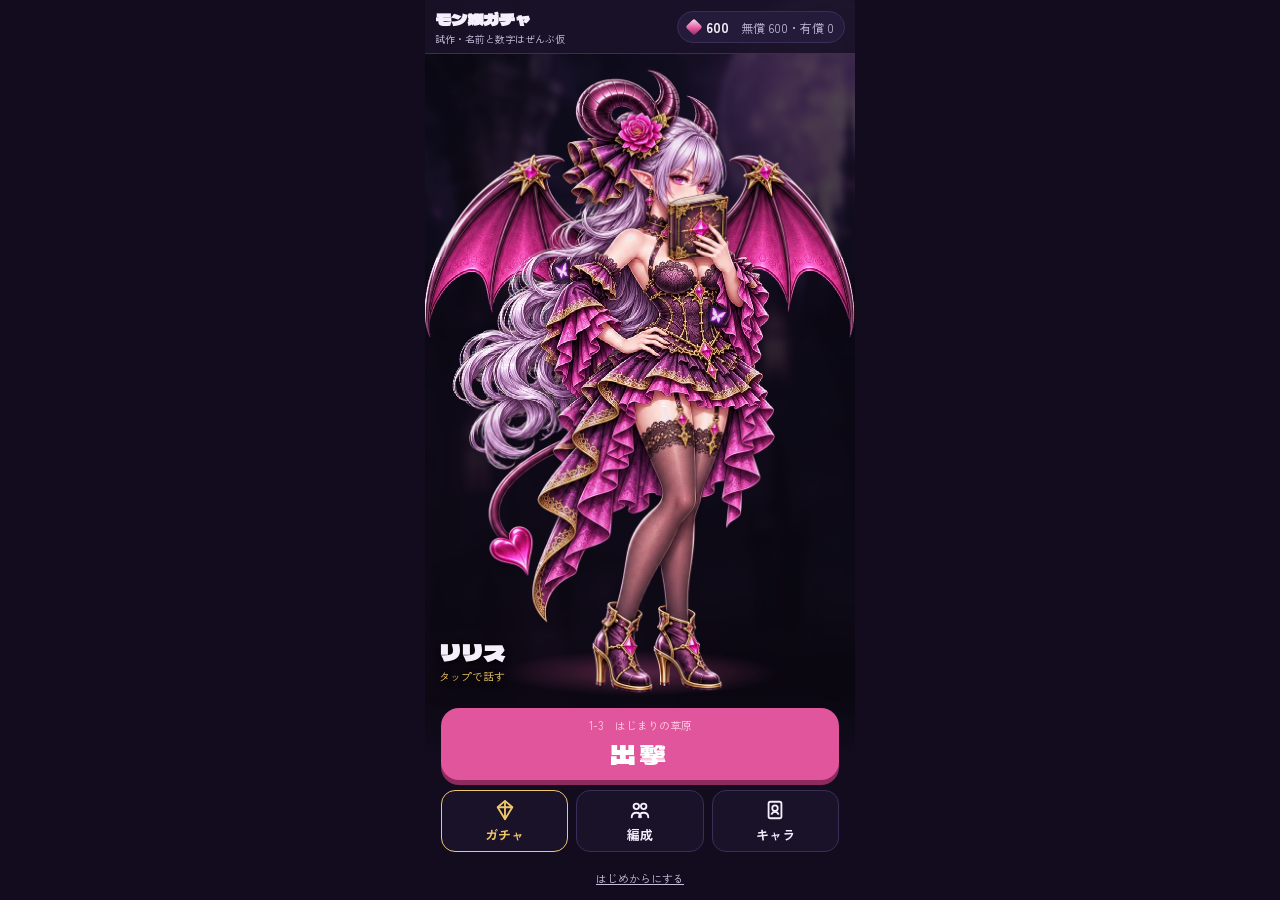
==== commit bc91f7ce: "試作：1枚絵を高画質のまま呼吸させる（ホーム・キャラ・ガチャの結果）、ミュウの正式な画風の見本 v2 - ホーム・キャラ詳細・ガチャの結果の大きな絵を canvas に。足は動かさず、胸より上を少し持" ====
--- a/game.html
+++ b/game.html
@@ -50,8 +50,8 @@
 .who b{font-family:var(--display);font-size:16px}
 .who small{font-size:10px;color:var(--sub)}
 .stage{position:relative;flex:1;min-height:0}
-#h-chara{position:absolute;left:50%;bottom:0;height:96%;max-width:none;transform-origin:50% 100%;transform:translateX(-50%);animation:breathe 3.2s ease-in-out infinite;cursor:pointer;filter:drop-shadow(0 10px 18px rgba(0,0,0,.55))}
-@keyframes breathe{0%,100%{transform:translateX(-50%) scaleY(1)}50%{transform:translateX(-50%) scaleY(1.012)}}
+#h-chara{position:absolute;inset:0;width:100%;height:100%;cursor:pointer}
+.stage::before{content:"";position:absolute;left:18%;right:18%;bottom:0;height:46px;border-radius:50%;background:radial-gradient(closest-side,rgba(224,85,155,.35),rgba(224,85,155,0))}
 .bubble{position:absolute;left:14px;right:14px;top:14px;z-index:3;padding:12px 14px;border-radius:14px;background:rgba(244,239,251,.95);color:#2a1c44;font-size:14px;font-weight:700;line-height:1.6}
 .bubble::after{content:"";position:absolute;left:58%;bottom:-9px;border:9px solid transparent;border-bottom:0;border-top-color:rgba(244,239,251,.95)}
 .h-name{position:absolute;left:14px;bottom:12px;z-index:2;display:flex;flex-direction:column;text-shadow:0 2px 6px #000}
@@ -160,11 +160,9 @@
 @keyframes pop{from{transform:scale(.4);opacity:0}}
 .card{position:absolute;inset:0;z-index:25;display:flex;flex-direction:column;background:var(--bg)}
 .card .glow{position:absolute;inset:0;background:radial-gradient(90% 60% at 50% 45%,var(--c,#5a2a6e),#120c1e 72%)}
-.card .cimg{position:absolute;left:50%;bottom:110px;height:min(76%,640px);max-width:none;transform:translateX(-50%);animation:cardin .6s ease-out}
-.card .cimg.full{bottom:auto;top:50%;width:112%;height:auto;transform:translate(-50%,-50%);animation:cardin2 .6s ease-out}
-@keyframes cardin2{from{opacity:0;transform:translate(-50%,-46%) scale(.94)}}
+.card .cimg{position:absolute;inset:0;width:100%;height:100%;animation:cardin .6s ease-out}
 .card .csil{position:absolute;left:50%;bottom:130px;width:200px;height:440px;transform:translateX(-50%);border-radius:48% 48% 18% 18%;opacity:.8;display:grid;place-items:center;font-size:13px;color:#fff;font-weight:700}
-@keyframes cardin{from{opacity:0;transform:translateX(-50%) translateY(30px) scale(.94)}}
+@keyframes cardin{from{opacity:0;transform:translateY(30px) scale(.96)}}
 .ctop{position:relative;z-index:1;padding:16px max(16px,env(safe-area-inset-left,0px)) 0 max(16px,env(safe-area-inset-right,0px));display:flex;flex-direction:column;gap:2px;text-shadow:0 2px 8px #000}
 .ctop .cst{font-size:16px;color:var(--gold);letter-spacing:2px}
 .ctop b{font-family:var(--display);font-size:34px}
@@ -191,7 +189,7 @@
 .note{margin:0;font-size:11px;color:var(--sub);line-height:1.6}
 .teamgo{flex:none;margin:0 max(16px,env(safe-area-inset-left,0px)) 10px max(16px,env(safe-area-inset-right,0px));height:56px;border-radius:16px;background:var(--pink);box-shadow:0 4px 0 #8f2a5e;font-family:var(--display);font-size:19px;letter-spacing:2px;color:#fff}
 .cd-top{position:relative;height:380px;flex:none;border-radius:16px;overflow:hidden;background:radial-gradient(100% 80% at 60% 40%,#3a2257,#160f24 75%)}
-.cd-top img{position:absolute;right:0;top:20px;height:420px;max-width:none}
+.cd-top canvas{position:absolute;inset:0;width:100%;height:100%}
 .cd-top .csil{position:absolute;right:40px;top:40px;width:160px;height:340px;border-radius:48% 48% 18% 18%;opacity:.8;display:grid;place-items:center;font-size:12px;font-weight:700}
 .cd-name{position:absolute;left:12px;top:12px;width:48%;display:flex;flex-direction:column;gap:3px;text-shadow:0 2px 6px #000}
 .cd-name b{font-family:var(--display);font-size:28px}
@@ -205,7 +203,7 @@
 .skill small{font-size:11px;color:var(--sub)}
 .skill b{font-size:14px}
 .skill span{font-size:12px;color:var(--sub);line-height:1.5}
-@media (prefers-reduced-motion: reduce){#h-chara,.face.ready .fimg,.circle,.circle::after,.ci-band::before{animation:none}}
+@media (prefers-reduced-motion: reduce){.face.ready .fimg,.circle,.circle::after,.ci-band::before{animation:none}}
 </style>
 
 <div id="app">
@@ -217,7 +215,7 @@
       <span class="stone"><i class="gem"></i><span id="h-stone"></span></span>
     </header>
     <div class="stage">
-      <img id="h-chara" alt="">
+      <canvas id="h-chara" role="img" aria-label=""></canvas>
       <div class="bubble" id="h-bubble" hidden></div>
       <div class="h-name"><b id="h-name"></b><span>タップで話す</span></div>
     </div>
@@ -299,7 +297,7 @@
     <div class="ovl" id="g-grid" hidden><div class="endttl" style="font-size:24px">10回の結果</div><div class="grid10" id="g-tiles"></div><p class="endsub">カードをタップで大きく見る</p><div class="row"><button class="btn main" id="g-again10" type="button">もう10回</button><button class="btn sub" id="g-close10" type="button">とじる</button></div></div>
     <div class="card" id="g-card" hidden>
       <div class="glow" id="gc-glow"></div>
-      <img class="cimg" id="gc-img" alt="">
+      <canvas class="cimg" id="gc-img" role="img"></canvas>
       <div class="csil" id="gc-sil" hidden>絵はまだ</div>
       <div class="ctop"><span class="cst" id="gc-st"></span><b id="gc-name"></b><span id="gc-kind"></span><span class="ctag" id="gc-tag"></span></div>
       <div class="cbot" id="gc-bot"></div>
@@ -351,20 +349,20 @@
   lilith:{name:'リリス',kind:'サキュバス',rar:5,role:'後衛・魔法',el:'闇',color:'#e0559b',art:'lilith',card:'assets/characters/lilith/web/lilith_card.webp',cutin:'assets/characters/lilith/web/lilith_cutin.webp',ciLeft:-120,hp:4200,atk:640,iv:1.7,
     atkName:'魔弾',atkText:'手のひらから魔力の弾を1体に撃つ',sp:'魅惑の月蝕',spBr:'魅惑の<br>月蝕',spText:'本を掲げて月蝕の魔法。敵みんなに大きな一撃',
     lines:['ふふ、来てくれたのね。待っていたわ','月がきれいな夜は、魔力が満ちるの','金のふちになったら、わたしの顔をタップしてね','ガチャ…わたしが出たら、うれしい？']},
-  myu:{name:'ミュウ',kind:'スライム',rar:4,role:'後衛・魔法',el:'水',color:'#8fb8ff',art:'myu',cutin:'game/img/cutin_myu.webp',ciLeft:-64,hp:4600,atk:520,iv:1.5,
+  myu:{name:'ミュウ',kind:'スライム',rar:4,role:'後衛・妨害',el:'水',color:'#8fb8ff',art:'myu',cutin:'game/img/cutin_myu.webp',ciLeft:-64,hp:4600,atk:520,iv:1.5,
     atkName:'ゲル弾',atkText:'ぷるぷるの弾を1体に投げる',sp:'とろける大波',spBr:'とろける<br>大波',spText:'ゲルの大波で敵みんなに一撃。しばらく敵をおそくする',
     lines:['ぷるぷる…おかえりなさい！','ミュウね、きょうも元気だよ〜','ゲル弾、ちょっと冷たいかも？','みんなで出撃しよ！']},
-  kohaku:{name:'コハク',kind:'ハーピー',rar:3,role:'後衛・弓',el:'風',color:'#8fd18a',art:null,hp:3600,atk:480,iv:1.3,
-    atkName:'羽の矢',atkText:'すばやく矢を1体に放つ',sp:'疾風の矢',spBr:'疾風の矢',spText:'風の矢の雨。敵みんなに一撃'},
-  valka:{name:'ヴァルカ',kind:'ドラゴン',rar:5,role:'前衛・剣',el:'火',color:'#ff8a5c',art:null,hp:6200,atk:700,iv:1.6,
-    atkName:'炎の剣',atkText:'前に出て1体を斬る',sp:'紅蓮の一閃',spBr:'紅蓮の<br>一閃',spText:'炎の剣で敵みんなを斬る'},
-  fen:{name:'フェン',kind:'ウルフ',rar:4,role:'前衛・盾',el:'光',color:'#a9c8ff',art:null,hp:7000,atk:430,iv:1.4,
-    atkName:'盾の一撃',atkText:'盾でなぐる',sp:'月吠えの守り',spBr:'月吠えの<br>守り',spText:'敵みんなに一撃。味方みんなの HP を少し回復'},
-  luru:{name:'ルル',kind:'ラミア',rar:3,role:'後衛・魔法',el:'土',color:'#d9b86a',art:null,hp:3800,atk:470,iv:1.5,
+  kohaku:{name:'コハク',kind:'九尾の狐',rar:3,role:'後衛・回復',el:'光',color:'#ffe08a',art:null,hp:3600,atk:420,iv:1.4,
+    atkName:'狐火',atkText:'狐火を1体に飛ばす',sp:'白狐の祈り',spBr:'白狐の<br>祈り',spText:'敵みんなに一撃。味方みんなの HP を少し回復'},
+  valka:{name:'ヴァルカ',kind:'ドラゴン',rar:5,role:'前衛・タンク（大剣）',el:'火',color:'#ff8a5c',art:null,hp:7600,atk:620,iv:1.6,
+    atkName:'炎の大剣',atkText:'前に出て1体を斬る',sp:'紅蓮の一閃',spBr:'紅蓮の<br>一閃',spText:'炎の大剣で敵みんなを斬る'},
+  fen:{name:'フェン',kind:'ウルフ',rar:4,role:'前衛・高速',el:'風',color:'#a9c8ff',art:null,hp:5200,atk:380,iv:1,
+    atkName:'かみつき爪',atkText:'すばやく前に出て1体をひっかく',sp:'月吠えの連撃',spBr:'月吠えの<br>連撃',spText:'敵みんなにすばやい連続攻撃'},
+  luru:{name:'ルル',kind:'ラミア',rar:3,role:'後衛・魔法',el:'水',color:'#d9b86a',art:null,hp:3800,atk:470,iv:1.5,
     atkName:'石つぶて',atkText:'石の弾を1体に撃つ',sp:'砂の大蛇',spBr:'砂の大蛇',spText:'砂の渦で敵みんなに一撃'},
-  moka:{name:'モカ',kind:'ミノタウロス',rar:3,role:'前衛・斧',el:'土',color:'#c98f6a',art:null,hp:6400,atk:520,iv:1.7,
+  moka:{name:'モカ',kind:'ミノタウロス',rar:3,role:'前衛・斧',el:'火',color:'#c98f6a',art:null,hp:6400,atk:520,iv:1.7,
     atkName:'斧の一撃',atkText:'前に出て1体をたたく',sp:'大地割り',spBr:'大地割り',spText:'斧で地面を割って敵みんなに一撃'},
-  nemu:{name:'ネム',kind:'ドリアード',rar:3,role:'後衛・回復',el:'草',color:'#7fd6a8',art:null,hp:3400,atk:380,iv:1.6,
+  nemu:{name:'ネム',kind:'ドリアード',rar:3,role:'後衛・回復',el:'風',color:'#7fd6a8',art:null,hp:3400,atk:380,iv:1.6,
     atkName:'花の弾',atkText:'花びらの弾を1体に撃つ',sp:'森のゆりかご',spBr:'森の<br>ゆりかご',spText:'敵みんなに一撃。味方みんなの HP を少し回復'},
 };
 const ORDER=['lilith','valka','myu','fen','kohaku','luru','moka','nemu'];
@@ -381,7 +379,7 @@
 const LF='assets/characters/lilith/fx/',MF='assets/characters/myu/fx/';
 [['heart',LF+'heart_glow_1.webp'],['burst',LF+'heart_burst_1.webp'],['bits',LF+'heart_bits_1.webp'],['impact',LF+'lilith_impact.webp'],['sigil',LF+'lilith_sigil.webp'],['bfly',LF+'lilith_butterfly_1.webp'],
  ['gel',MF+'gel_ball_1.webp'],['splat',MF+'gel_splat_1.webp'],['puddle',MF+'gel_puddle_1.webp'],
- ['slime','assets/enemies/web/slime_v1.webp'],['imp','assets/enemies/web/imp_v1.webp'],['ghost','assets/enemies/web/ghost_v1.webp'],['golem','assets/enemies/web/golem_v1.webp']].forEach(([k,s])=>load(k,s));
+ ['slime','assets/enemies/web/slime_v2.webp'],['imp','assets/enemies/web/imp_v2.webp'],['ghost','assets/enemies/web/ghost_v2.webp'],['golem','assets/enemies/web/golem_v2.webp']].forEach(([k,s])=>load(k,s));
 const ok=im=>im&&im.complete&&im.naturalWidth>0;
 const icon=id=>ROSTER[id].art?`game/img/icon_${id}.webp`:null;
 const cardSrc=R=>R.card||`assets/characters/${R.art}/web/${R.art}_P14.webp`;
@@ -412,12 +410,38 @@
 }
 const stars=n=>'★'.repeat(n);
 
+// ===== 1枚絵の呼吸（ホーム・キャラ・ガチャの結果）=====
+// 足は動かさず、胸より上を少し持ち上げる（腰〜胸のあいだを細い帯にして少しずつずらす）。絵は1枚のまま
+const LIVE=new Map(),BOX={};
+function figBox(im){const k=im.src;if(BOX[k])return BOX[k];const c=document.createElement('canvas');c.width=im.naturalWidth;c.height=im.naturalHeight;const x=c.getContext('2d');x.drawImage(im,0,0);
+  let b=[0,0,c.width,c.height];try{const d=x.getImageData(0,0,c.width,c.height).data;let x0=c.width,y0=c.height,x1=0,y1=0;for(let y=0;y<c.height;y+=2)for(let i=0;i<c.width;i+=2){if(d[(y*c.width+i)*4+3]>12){if(i<x0)x0=i;if(i>x1)x1=i;if(y<y0)y0=y;if(y>y1)y1=y}}if(x1>x0)b=[x0,y0,x1-x0,y1-y0]}catch(e){}
+  return BOX[k]=b}
+function setLive(key,cv,src,opt={}){const old=LIVE.get(key);if(old&&old.cv===cv&&old.src===src){old.opt=opt;return}const im=new Image();im.src=src;LIVE.set(key,{cv,src,im,opt,ph:Math.random()*6})}
+const sm=t=>{t=clamp(t,0,1);return t*t*(3-2*t)};
+function drawLive(st,t){
+  const {cv,im,opt}=st;if(!ok(im))return;const w=cv.clientWidth,h=cv.clientHeight;if(!w||!h)return;
+  const d=Math.min(2,devicePixelRatio||1);if(cv.width!==Math.round(w*d)||cv.height!==Math.round(h*d)){cv.width=Math.round(w*d);cv.height=Math.round(h*d)}
+  const c=cv.getContext('2d');c.setTransform(d,0,0,d,0,0);c.clearRect(0,0,w,h);
+  const [bx,by,bw,bh]=figBox(im),W=im.naturalWidth,H=im.naturalHeight;
+  const s=Math.min(h*(opt.h||.96)/bh,w*(opt.w||1.15)/bw),dx=w*(opt.cx||.5)-(bx+bw/2)*s,dy=h*(opt.foot||.99)-(by+bh)*s;
+  const amp=REDUCED?0:1,b=(1-Math.cos(t*2*Math.PI/3.8+st.ph))/2;
+  const A=.0065*bh*b*amp,X=.0022*bh*Math.sin(t*2*Math.PI/6.4+st.ph)*amp;// 持ち上げ・ゆれ（絵のピクセル）
+  const yc=by+bh*(opt.chest||.3),yh=by+bh*(opt.hip||.54),step=3;
+  c.imageSmoothingQuality='high';
+  c.drawImage(im,0,yh,W,H-yh,dx,dy+yh*s,W*s,(H-yh)*s);
+  for(let y=yh-step;y>=yc;y-=step){const k=sm((yh-y)/(yh-yc));c.drawImage(im,0,y,W,step,dx+X*k*s,dy+(y-A*k)*s,W*s,step*s+1)}
+  c.drawImage(im,0,0,W,yc,dx+X*s,dy+(-A)*s,W*s,yc*s+1);
+  if(opt.bfly&&ok(IMG.bfly)){for(let i=0;i<2;i++){const a=t*.55+i*Math.PI+st.ph,fx=dx+(bx+bw/2)*s+Math.cos(a)*bw*s*.5,fy=dy+(by+bh*(.3+.12*i))*s+Math.sin(t*.9+i*2)*18,f=.4+.6*Math.abs(Math.sin(t*9+i));
+    c.save();c.globalAlpha=.9;c.translate(fx,fy);c.scale(f*(Math.cos(a)>0?-1:1),1);c.drawImage(IMG.bfly,-11,-12,22,25);c.restore()}}
+}
+(function liveLoop(now){if(!document.hidden)for(const st of LIVE.values())if(st.cv.isConnected&&st.cv.offsetParent!==null)drawLive(st,now/1000);requestAnimationFrame(liveLoop)})(performance.now());
+
 // ===== ホーム =====
 function leader(){return S.party.find(id=>id&&ROSTER[id].art)||'lilith'}
 let bubbleT=0;
 function renderHome(){
   const id=leader(),R=ROSTER[id];
-  $('#h-chara').src=`assets/characters/${R.art}/web/${R.art}_P01.webp`;$('#h-chara').alt=R.name;
+  setLive('home',$('#h-chara'),R.card||`assets/characters/${R.art}/web/${R.art}_P01.webp`,{h:.97,foot:.995,bfly:id==='lilith'});$('#h-chara').setAttribute('aria-label',R.name);
   $('#h-name').textContent=R.name;$('#h-stone').innerHTML=stoneText();$('#h-bubble').hidden=true;
 }
 $('#h-chara').addEventListener('click',()=>{const R=ROSTER[leader()],b=$('#h-bubble');b.textContent=R.lines[Math.floor(Math.random()*R.lines.length)];b.hidden=false;clearTimeout(bubbleT);bubbleT=setTimeout(()=>b.hidden=true,3200)});
@@ -501,7 +525,7 @@
   else{B.darken=.35;B.darkT=.8}
 }
 function specialHit(a){
-  const id=a.id,es=alive(B.enemies),mult={lilith:3.2,myu:2.6,kohaku:2.4,valka:3,fen:2,luru:2.4,moka:2.8,nemu:1.8}[id];
+  const id=a.id,es=alive(B.enemies),mult={lilith:3.2,myu:2.6,kohaku:1.8,valka:3,fen:2.6,luru:2.4,moka:2.8,nemu:1.8}[id];
   B.flash=.7;B.shake=REDUCED?0:9;
   for(const e of es){
     const [x,y]=body(e),dmg=Math.round(a.atk*mult*rnd(.95,1.05));
@@ -510,11 +534,11 @@
     else fx({draw:slashFx,x,y,w:e.w*1.5,dur:.45,color:a.R.color,big:true});
     hitEnemy(e,dmg,false,true);
   }
-  if(id==='fen'||id==='nemu')for(const o of alive(B.allies)){const h=Math.round(o.maxHp*.15);o.hp=Math.min(o.maxHp,o.hp+h);const [x,y]=body(o);num(x,y-40,'+'+fmt(h),'#7dffb0')}
+  if(id==='kohaku'||id==='nemu')for(const o of alive(B.allies)){const h=Math.round(o.maxHp*.15);o.hp=Math.min(o.maxHp,o.hp+h);const [x,y]=body(o);num(x,y-40,'+'+fmt(h),'#7dffb0')}
 }
 function slashFx(c,k,o){c.save();c.translate(o.x,o.y);c.rotate(-.6);c.globalAlpha=1-k;c.strokeStyle=o.color;c.shadowColor=o.color;c.shadowBlur=14;c.lineCap='round';const r=o.w*.5;
   for(let i=0;i<(o.big?3:1);i++){c.lineWidth=(o.big?9:6)*(1-k)+1;c.beginPath();c.arc(-i*10,i*8,r,-1.2+k*.6,.4+k*1.4);c.stroke()}c.restore()}
-function arrowFx(c,k,o){const x=lerp(o.sx,o.tx,k),y=lerp(o.sy,o.ty,k);c.save();c.strokeStyle='#d8ffd0';c.shadowColor='#8fd18a';c.shadowBlur=10;c.lineWidth=3;c.beginPath();c.moveTo(x-24,y);c.lineTo(x,y);c.stroke();c.restore()}
+function arrowFx(c,k,o){const x=lerp(o.sx,o.tx,k),y=lerp(o.sy,o.ty,k);c.save();c.strokeStyle='#fff6d8';c.shadowColor=o.color||'#8fd18a';c.shadowBlur=10;c.lineWidth=3;c.beginPath();c.moveTo(x-24,y);c.lineTo(x,y);c.stroke();c.restore()}
 function ringFx(c,k,o){c.save();c.globalAlpha=(1-k)*.9;c.strokeStyle='#c27bff';c.shadowColor='#9b4dff';c.shadowBlur=18;c.lineWidth=6*(1-k)+2;c.beginPath();c.ellipse(o.x,o.y,o.w*(.2+k),o.w*.28*(.2+k),0,0,Math.PI*2);c.stroke();c.restore()}
 
 function updAlly(a,dt){
@@ -544,7 +568,7 @@
   const [px,py]=palm(a);
   if(a.id==='lilith')B.shots.push({img:'heart',x:px,y:py,sx:px,sy:py,tx,ty,t:0,dur:.34,w:34,arc:18,e,dmg,crit,hit:'impact'});
   else if(a.id==='myu')B.shots.push({img:'gel',x:px,y:py,sx:px,sy:py,tx,ty,t:0,dur:.36,w:30,arc:40,e,dmg,crit,hit:'splat'});
-  else B.shots.push({draw:arrowFx,sx:px,sy:py,tx,ty,t:0,dur:.22,e,dmg,crit});
+  else B.shots.push({draw:arrowFx,sx:px,sy:py,tx,ty,t:0,dur:.22,e,dmg,crit,color:a.R.color});
 }
 function updEnemy(e,dt){
   if(e.flash>0)e.flash-=dt*4;
@@ -632,8 +656,8 @@
     ctx.beginPath();ctx.moveTo(-18,0);ctx.lineTo(-13,-h+44);ctx.quadraticCurveTo(0,-h+26,13,-h+44);ctx.lineTo(18,0);ctx.closePath();ctx.fill();ctx.stroke();
     ctx.lineCap='round';ctx.lineWidth=4;
     if(a.id==='valka'){ctx.beginPath();ctx.moveTo(14,-h+70);ctx.lineTo(44,-h+18);ctx.stroke()}
-    if(a.id==='fen'){ctx.beginPath();ctx.arc(20,-h+70,15,0,Math.PI*2);ctx.stroke()}
-    if(a.id==='kohaku'){ctx.beginPath();ctx.arc(14,-h+60,24,-1.2,1.2);ctx.stroke()}
+    if(a.id==='fen'){for(const d of[0,6,12]){ctx.beginPath();ctx.moveTo(16+d,-h+64);ctx.lineTo(26+d,-h+82);ctx.stroke()}}
+    if(a.id==='kohaku'){ctx.beginPath();ctx.moveTo(-12,-h+40);ctx.quadraticCurveTo(-48,-h+70,-30,-h+110);ctx.stroke();ctx.beginPath();ctx.moveTo(18,-4);ctx.lineTo(22,-h+40);ctx.stroke()}
     if(a.id==='moka'){ctx.beginPath();ctx.moveTo(16,-h+80);ctx.lineTo(30,-h+30);ctx.lineTo(44,-h+40);ctx.stroke()}
     if(a.id==='nemu'||a.id==='luru'){ctx.beginPath();ctx.moveTo(18,-4);ctx.lineTo(22,-h+40);ctx.stroke();ctx.beginPath();ctx.arc(22,-h+34,7,0,Math.PI*2);ctx.stroke()}
     if(a.hurt>0){ctx.fillStyle=`rgba(255,255,255,${a.hurt})`;ctx.fillRect(-20,-h,40,h)}
@@ -722,7 +746,7 @@
 function showCard(r,mode){
   const R=ROSTER[r.id],c=$('#g-card');
   $('#gc-glow').style.setProperty('--c',R.rar===5?'#6b4a1e':R.rar===4?'#4b2a7a':'#24344f');
-  const img=$('#gc-img');img.hidden=!R.art;img.classList.toggle('full',!!R.card);if(R.art){img.src=cardSrc(R);img.alt=R.name}
+  const img=$('#gc-img');img.hidden=!R.art;if(R.art){setLive('gcard',img,cardSrc(R),{h:.74,foot:.87});img.setAttribute('aria-label',R.name)}
   const sil=$('#gc-sil');sil.hidden=!!R.art;sil.style.background=`linear-gradient(160deg,${R.color},#241a3a 80%)`;
   $('#gc-st').textContent=stars(R.rar);$('#gc-name').textContent=R.name;$('#gc-kind').textContent=`${R.kind}・${R.role}・${R.el}`;
   const [tag,cls]=tagFor(r);const tg=$('#gc-tag');tg.textContent=tag;tg.className='ctag '+cls;
@@ -767,8 +791,9 @@
 function renderChara(){
   if(!(csel in S.owned))csel=Object.keys(S.owned)[0];
   const R=ROSTER[csel],lb=S.owned[csel],m=1+lb*.05;
-  $('#c-top').innerHTML=(R.art?`<img src="${cardSrc(R)}" alt="${R.name}"${R.card?' style="height:470px;top:-12px;right:-60px"':''}>`:`<div class="csil" style="background:linear-gradient(160deg,${R.color},#241a3a 80%)">絵はまだ</div>`)+
+  $('#c-top').innerHTML=(R.art?`<canvas role="img" aria-label="${R.name}"></canvas>`:`<div class="csil" style="background:linear-gradient(160deg,${R.color},#241a3a 80%)">絵はまだ</div>`)+
     `<div class="cd-name"><span class="cst">${stars(R.rar)}</span><b>${R.name}</b><span>${R.kind}<br>${R.role} ／ ${R.el}</span><span style="color:var(--pink)">限界突破 ${'◆'.repeat(lb)}${'<span style="color:#5a4380">'+'◆'.repeat(5-lb)+'</span>'}</span></div>`;
+  if(R.art)setLive('chara',$('#c-top canvas'),cardSrc(R),{h:.97,cx:.64,foot:.985});else LIVE.delete('chara');
   $('#c-info').innerHTML=`<div class="stats"><div><span>HP</span><b>${fmt(R.hp*m)}</b></div><div><span>攻撃</span><b>${fmt(R.atk*m)}</b></div><div><span>攻撃の間</span><b>${R.iv} 秒</b></div><div><span>持っている数</span><b>${lb+1}</b></div></div>
     <div class="skill"><small>ふつうの攻撃</small><b>${R.atkName}</b><span>${R.atkText}</span></div>
     <div class="skill spk"><small>必殺技（金のふちでタップ）</small><b>${R.sp}</b><span>${R.spText}</span></div>
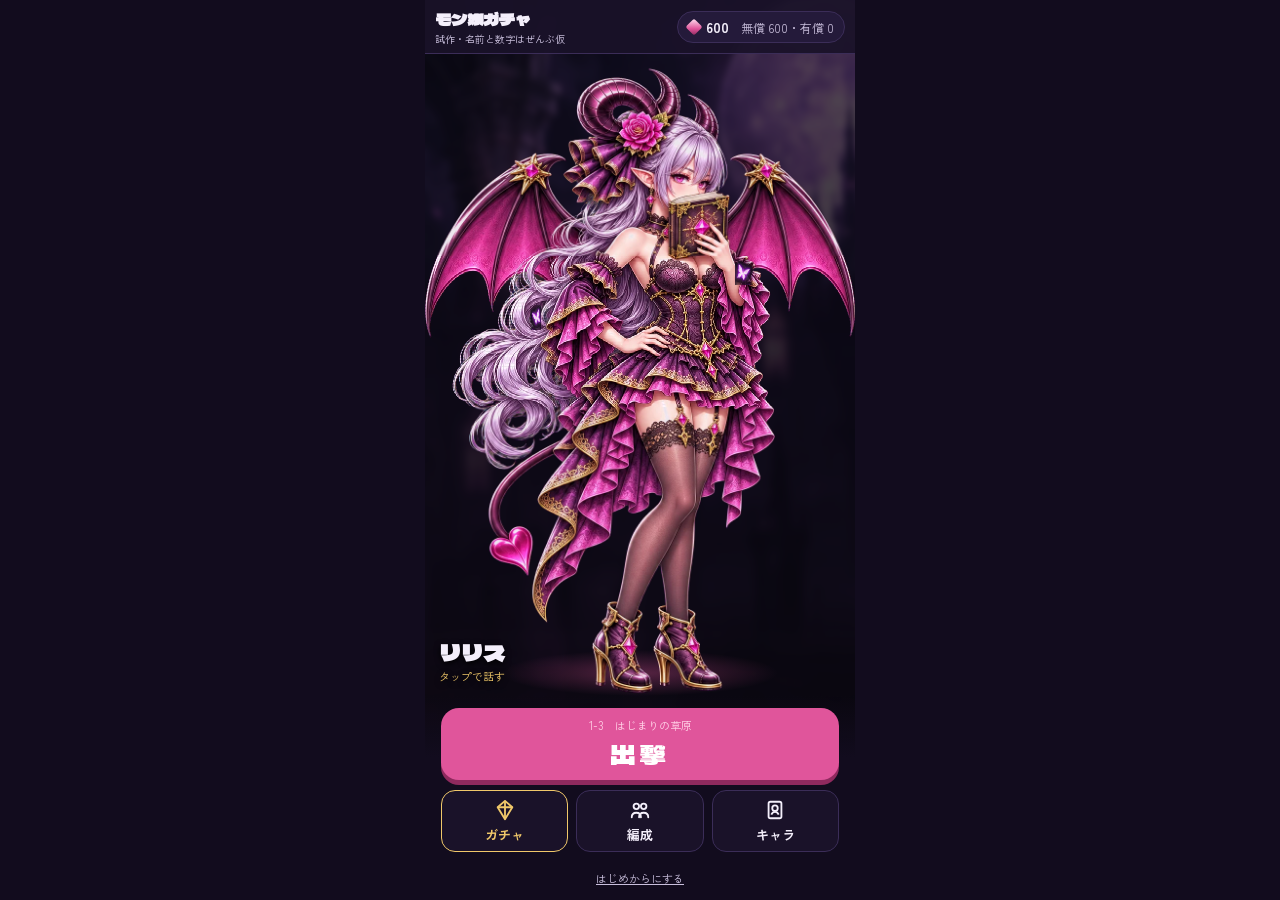
==== commit 83ab918c: "ミュウのガチャ1枚絵（Codex PR #21・色をいまのミュウに合わせた）を取りこみ、試作で使う Co-Authored-By: Claude Opus 5.5 <noreply@anthropic" ====
--- a/game.html
+++ b/game.html
@@ -349,7 +349,7 @@
   lilith:{name:'リリス',kind:'サキュバス',rar:5,role:'後衛・魔法',el:'闇',color:'#e0559b',art:'lilith',card:'assets/characters/lilith/web/lilith_card.webp',cutin:'assets/characters/lilith/web/lilith_cutin.webp',ciLeft:-120,hp:4200,atk:640,iv:1.7,
     atkName:'魔弾',atkText:'手のひらから魔力の弾を1体に撃つ',sp:'魅惑の月蝕',spBr:'魅惑の<br>月蝕',spText:'本を掲げて月蝕の魔法。敵みんなに大きな一撃',
     lines:['ふふ、来てくれたのね。待っていたわ','月がきれいな夜は、魔力が満ちるの','金のふちになったら、わたしの顔をタップしてね','ガチャ…わたしが出たら、うれしい？']},
-  myu:{name:'ミュウ',kind:'スライム',rar:4,role:'後衛・妨害',el:'水',color:'#8fb8ff',art:'myu',cutin:'game/img/cutin_myu.webp',ciLeft:-64,hp:4600,atk:520,iv:1.5,
+  myu:{name:'ミュウ',kind:'スライム',rar:4,role:'後衛・妨害',el:'水',color:'#8fb8ff',art:'myu',card:'assets/characters/myu/web/myu_card.webp',cutin:'game/img/cutin_myu.webp',ciLeft:-64,hp:4600,atk:520,iv:1.5,
     atkName:'ゲル弾',atkText:'ぷるぷるの弾を1体に投げる',sp:'とろける大波',spBr:'とろける<br>大波',spText:'ゲルの大波で敵みんなに一撃。しばらく敵をおそくする',
     lines:['ぷるぷる…おかえりなさい！','ミュウね、きょうも元気だよ〜','ゲル弾、ちょっと冷たいかも？','みんなで出撃しよ！']},
   kohaku:{name:'コハク',kind:'九尾の狐',rar:3,role:'後衛・回復',el:'光',color:'#ffe08a',art:null,hp:3600,atk:420,iv:1.4,
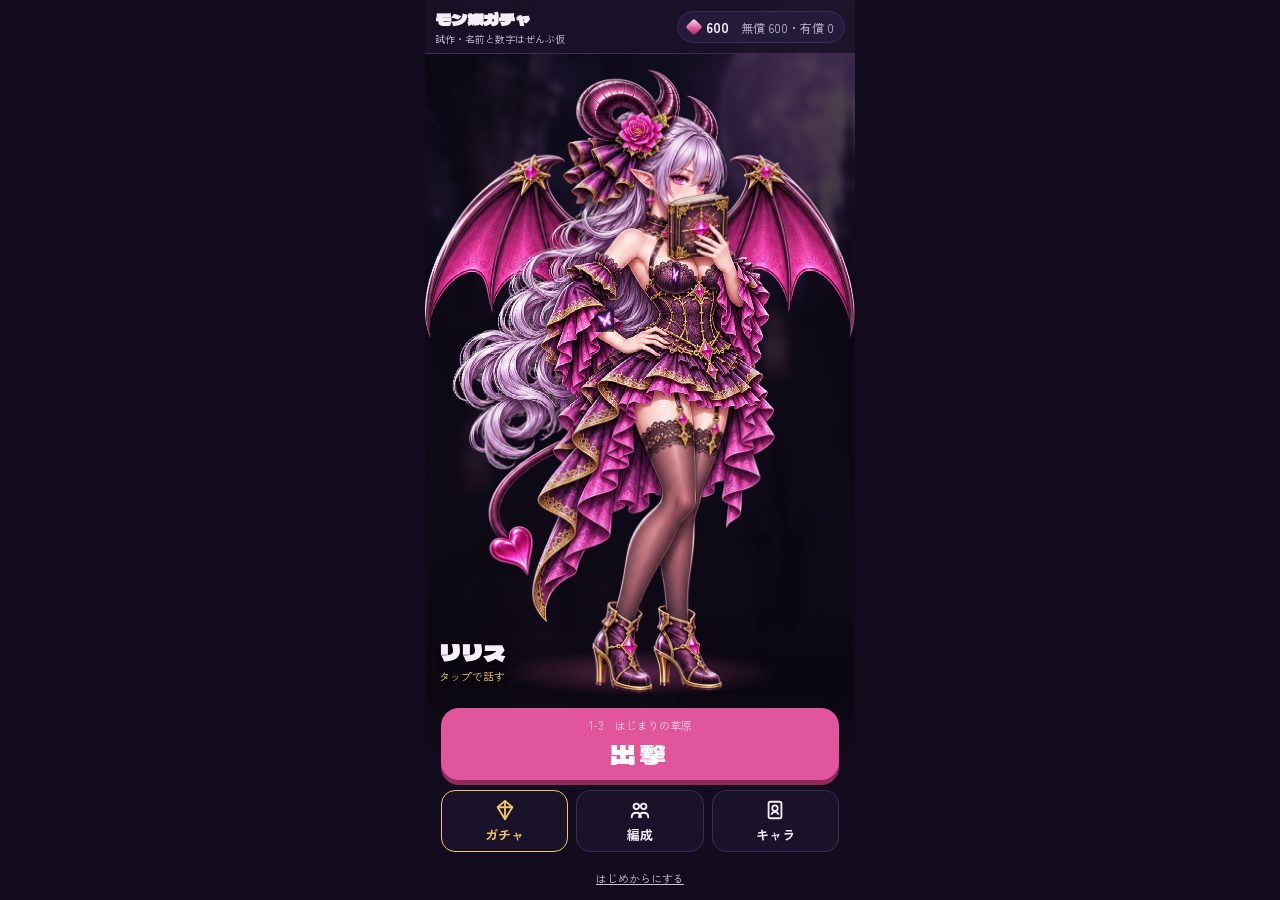
==== commit 2c3b98ab: "敵を v3（かわいく・Codex PR #22）に入れかえ Co-Authored-By: Claude Opus 5.5 <noreply@anthropic.com> Claude-Session" ====
--- a/game.html
+++ b/game.html
@@ -379,7 +379,7 @@
 const LF='assets/characters/lilith/fx/',MF='assets/characters/myu/fx/';
 [['heart',LF+'heart_glow_1.webp'],['burst',LF+'heart_burst_1.webp'],['bits',LF+'heart_bits_1.webp'],['impact',LF+'lilith_impact.webp'],['sigil',LF+'lilith_sigil.webp'],['bfly',LF+'lilith_butterfly_1.webp'],
  ['gel',MF+'gel_ball_1.webp'],['splat',MF+'gel_splat_1.webp'],['puddle',MF+'gel_puddle_1.webp'],
- ['slime','assets/enemies/web/slime_v2.webp'],['imp','assets/enemies/web/imp_v2.webp'],['ghost','assets/enemies/web/ghost_v2.webp'],['golem','assets/enemies/web/golem_v2.webp']].forEach(([k,s])=>load(k,s));
+ ['slime','assets/enemies/web/slime_v3.webp'],['imp','assets/enemies/web/imp_v3.webp'],['ghost','assets/enemies/web/ghost_v3.webp'],['golem','assets/enemies/web/golem_v3.webp']].forEach(([k,s])=>load(k,s));
 const ok=im=>im&&im.complete&&im.naturalWidth>0;
 const icon=id=>ROSTER[id].art?`game/img/icon_${id}.webp`:null;
 const cardSrc=R=>R.card||`assets/characters/${R.art}/web/${R.art}_P14.webp`;
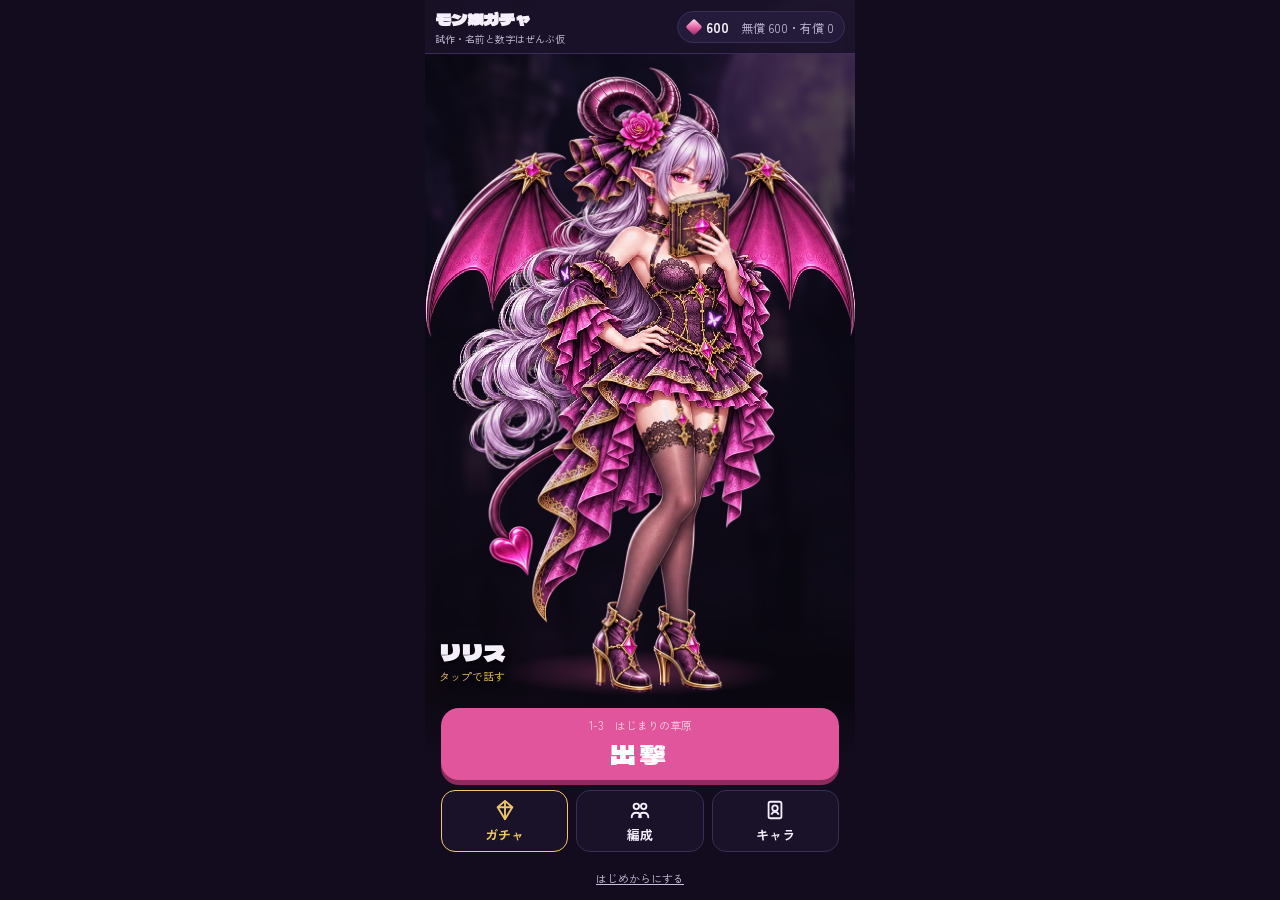
==== commit 9d2647c4: "敵のボスを石の女王ゴーレム（Codex PR #27・しょーくん OK）に入れかえ Co-Authored-By: Claude Opus 5.5 <noreply@anthropic.com> Cl" ====
--- a/game.html
+++ b/game.html
@@ -379,7 +379,7 @@
 const LF='assets/characters/lilith/fx/',MF='assets/characters/myu/fx/';
 [['heart',LF+'heart_glow_1.webp'],['burst',LF+'heart_burst_1.webp'],['bits',LF+'heart_bits_1.webp'],['impact',LF+'lilith_impact.webp'],['sigil',LF+'lilith_sigil.webp'],['bfly',LF+'lilith_butterfly_1.webp'],
  ['gel',MF+'gel_ball_1.webp'],['splat',MF+'gel_splat_1.webp'],['puddle',MF+'gel_puddle_1.webp'],
- ['slime','assets/enemies/web/slime_v3.webp'],['imp','assets/enemies/web/imp_v3.webp'],['ghost','assets/enemies/web/ghost_v3.webp'],['golem','assets/enemies/web/golem_v3.webp']].forEach(([k,s])=>load(k,s));
+ ['slime','assets/enemies/web/slime_v3.webp'],['imp','assets/enemies/web/imp_v3.webp'],['ghost','assets/enemies/web/ghost_v3.webp'],['golem','assets/enemies/web/golem_v3.webp'],['golemqueen','assets/enemies/web/golemqueen_v1.webp']].forEach(([k,s])=>load(k,s));
 const ok=im=>im&&im.complete&&im.naturalWidth>0;
 const icon=id=>ROSTER[id].art?`game/img/icon_${id}.webp`:null;
 const cardSrc=R=>R.card||`assets/characters/${R.art}/web/${R.art}_P14.webp`;
@@ -452,8 +452,8 @@
 // ===== 戦闘 =====
 const SLOT=[[.2,.58],[.245,.74],[.29,.9],[.56,.66],[.52,.82]];// 後衛3（左の列）・前衛2（右の列）。足の位置（画面の割合）
 const EPOS=[[.82,.63],[.88,.81],[.76,.48]],BOSSPOS=[.79,.8];
-const WAVES=[[{k:'slime',hp:3000},{k:'slime',hp:3000}],[{k:'imp',hp:3500},{k:'slime',hp:3500},{k:'ghost',hp:3500}],[{k:'golem',hp:30000,boss:true},{k:'imp',hp:3500}]];
-const EW={slime:112,imp:112,ghost:98,golem:236};// 画面での幅（px）
+const WAVES=[[{k:'slime',hp:3000},{k:'slime',hp:3000}],[{k:'imp',hp:3500},{k:'slime',hp:3500},{k:'ghost',hp:3500}],[{k:'golemqueen',hp:30000,boss:true},{k:'imp',hp:3500}]];
+const EW={slime:112,imp:112,ghost:98,golem:236,golemqueen:205};// 画面での幅（px）
 const BASE=.24;// キャラの縦 約170px
 const cv=$('#b-cv'),ctx=cv.getContext('2d');
 let FW=390,FH=600,B=null,raf=0,last=0;
